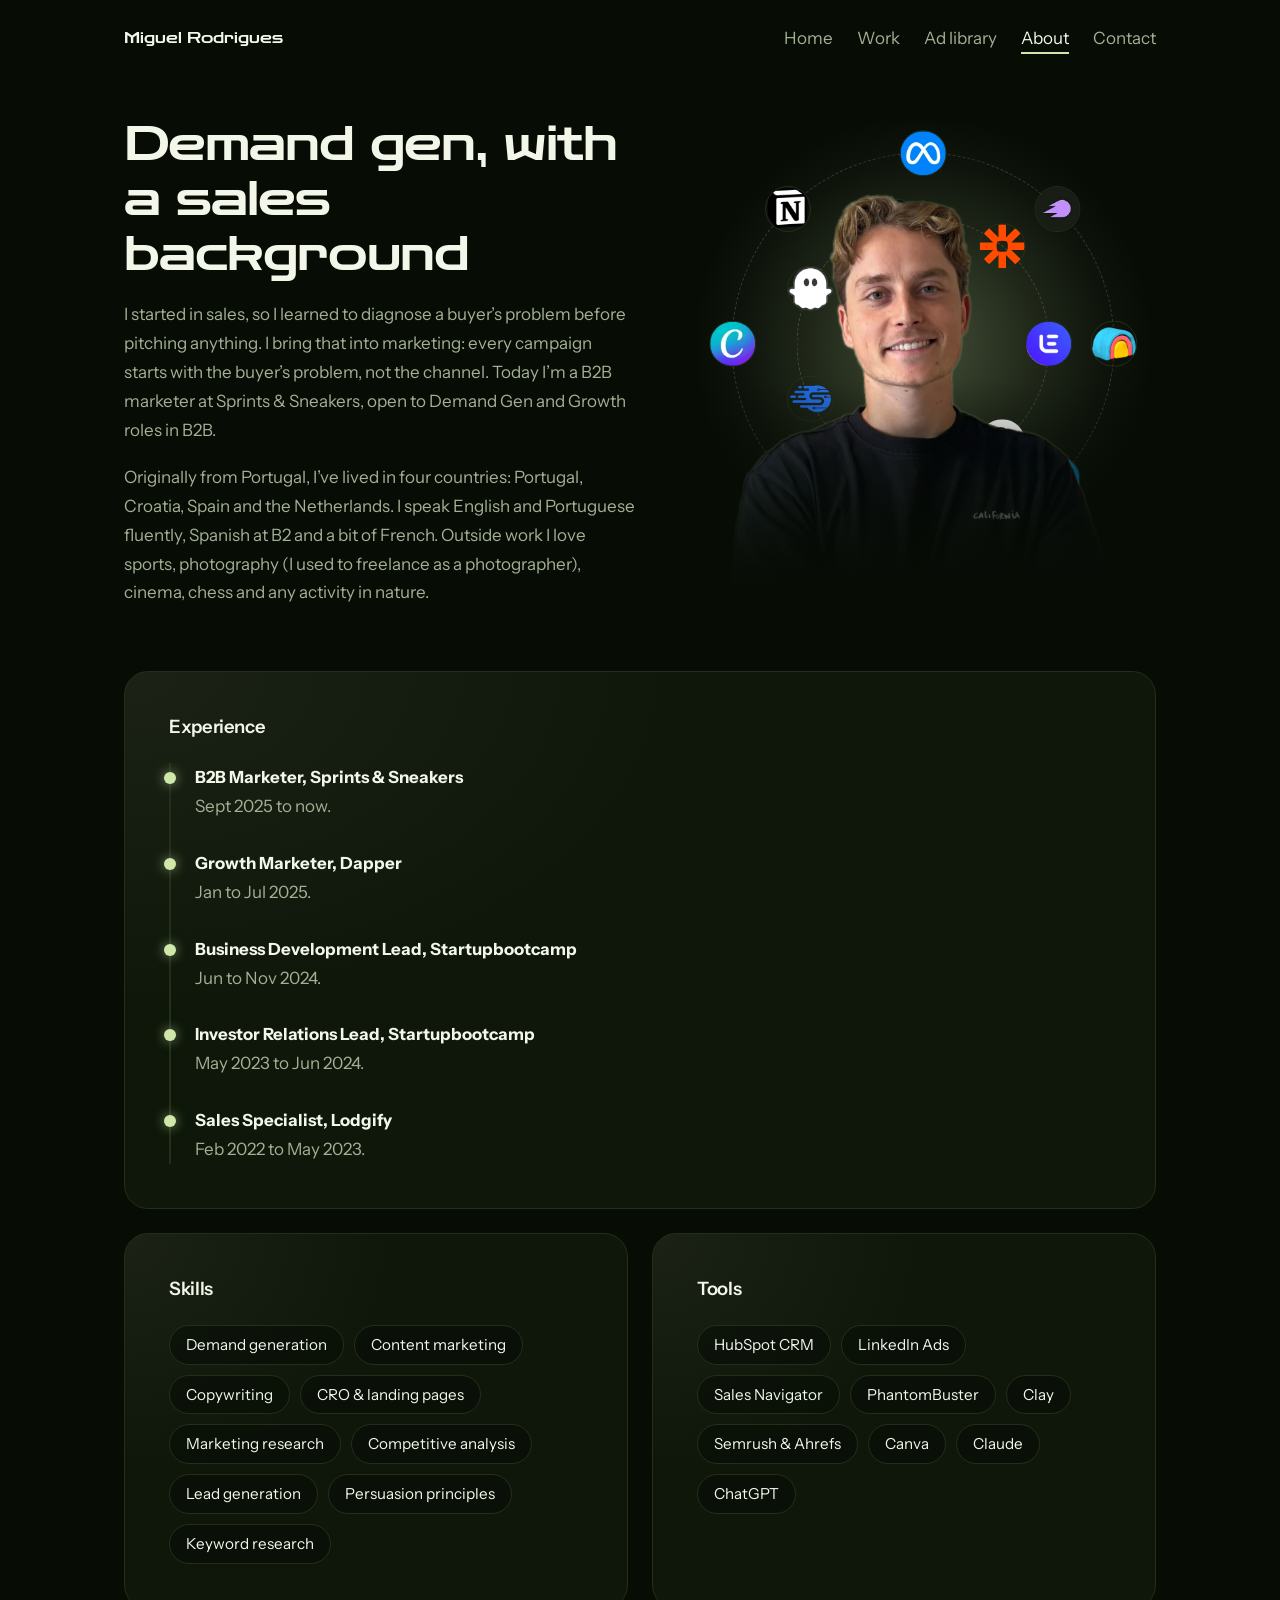
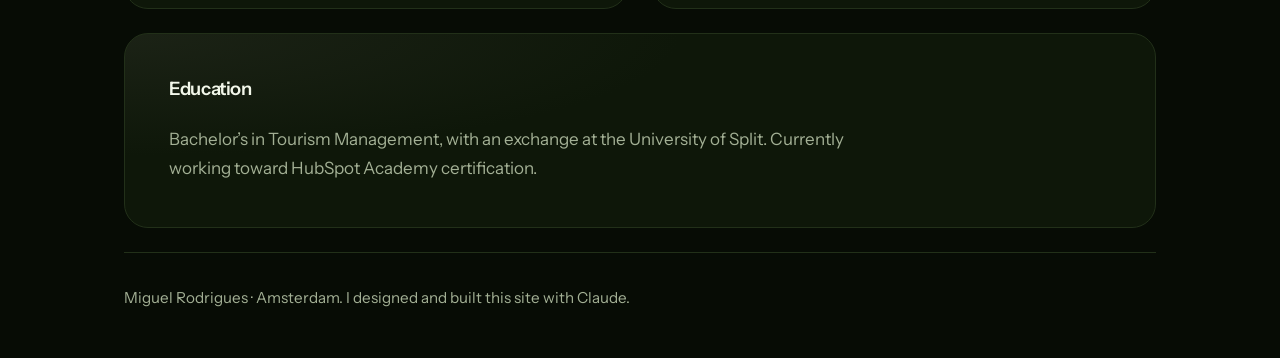
==== about.html @ 7d80bb40 "Baseline: portfolio site as it stands today First save point for Miguel's B2B demand gen portfolio. " ====
<!doctype html><html lang="en"><head><meta charset="utf-8"><meta name="viewport" content="width=device-width,initial-scale=1">
<title>About | Miguel Rodrigues</title><meta name="description" content="B2B demand generation marketer in Amsterdam. LinkedIn Ads, outbound, landing pages and content. Open to Demand Gen and Growth roles in B2B.">
<meta property="og:title" content="Miguel Rodrigues | B2B Demand Generation Marketer"><meta property="og:description" content="B2B demand generation marketer in Amsterdam. LinkedIn Ads, outbound, landing pages and content. Open to Demand Gen and Growth roles in B2B."><meta property="og:type" content="website"><link rel="preconnect" href="https://fonts.googleapis.com"><link rel="preconnect" href="https://fonts.gstatic.com" crossorigin>
<link href="https://fonts.googleapis.com/css2?family=Zen+Dots&family=Instrument+Sans:wght@400;600&display=swap" rel="stylesheet">
<link rel="stylesheet" href="style.css"></head><body><div class="wrap">
<nav><a class="logo" href="index.html">Miguel Rodrigues</a><ul><li><a href="index.html">Home</a></li><li><a href="work.html">Work</a></li><li><a href="ads.html">Ad library</a></li><li><a href="about.html">About</a></li><li><a href="contact.html">Contact</a></li></ul></nav>
<header class="ahero"><div><h1>Demand gen, with a sales background</h1><p>I started in sales, so I learned to diagnose a buyer’s problem before pitching anything. I bring that into marketing: every campaign starts with the buyer’s problem, not the channel. Today I’m a B2B marketer at Sprints &amp; Sneakers, open to Demand Gen and Growth roles in B2B.</p><p>Originally from Portugal, I’ve lived in four countries: Portugal, Croatia, Spain and the Netherlands. I speak English and Portuguese fluently, Spanish at B2 and a bit of French. Outside work I love sports, photography (I used to freelance as a photographer), cinema, chess and any activity in nature.</p></div><figure class="me orbitstage" aria-label="Tools I use: Clay, LinkedIn, HubSpot, Claude, Canva, Notion, Meta, Semrush, Lemlist, ChatGPT, Sales Navigator, Salesflow, PhantomBuster, Riverside, Zapier"><div class="ring r2"><span style="--a:0deg"><i class="logo" title="Clay"><img src="logos/clay.webp" alt="Clay" width="48" height="48"></i></span><span style="--a:45deg"><i class="logo" title="LinkedIn"><img src="logos/linkedin.webp" alt="LinkedIn" width="48" height="48"></i></span><span style="--a:90deg"><i class="logo" title="HubSpot"><img src="logos/hubspot.webp" alt="HubSpot" width="48" height="48"></i></span><span style="--a:135deg"><i class="logo" title="Claude"><img src="logos/claude.webp" alt="Claude" width="48" height="48"></i></span><span style="--a:180deg"><i class="logo" title="Canva"><img src="logos/canva.webp" alt="Canva" width="48" height="48"></i></span><span style="--a:225deg"><i class="logo" title="Notion"><img src="logos/notion.webp" alt="Notion" width="48" height="48"></i></span><span style="--a:270deg"><i class="logo" title="Meta"><img src="logos/meta.webp" alt="Meta" width="48" height="48"></i></span><span style="--a:315deg"><i class="logo" title="Semrush"><img src="logos/semrush.webp" alt="Semrush" width="48" height="48"></i></span></div><div class="ring r1"><span style="--a:0deg"><i class="logo" title="Lemlist"><img src="logos/lemlist.webp" alt="Lemlist" width="48" height="48"></i></span><span style="--a:51deg"><i class="logo" title="ChatGPT"><img src="logos/chatgpt.webp" alt="ChatGPT" width="48" height="48"></i></span><span style="--a:103deg"><i class="logo" title="Sales Navigator"><img src="logos/sales-navigator.webp" alt="Sales Navigator" width="48" height="48"></i></span><span style="--a:154deg"><i class="logo" title="Salesflow"><img src="logos/salesflow.webp" alt="Salesflow" width="48" height="48"></i></span><span style="--a:206deg"><i class="logo" title="PhantomBuster"><img src="logos/phantombuster.webp" alt="PhantomBuster" width="48" height="48"></i></span><span style="--a:257deg"><i class="logo" title="Riverside"><img src="logos/riverside.webp" alt="Riverside" width="48" height="48"></i></span><span style="--a:309deg"><i class="logo" title="Zapier"><img src="logos/zapier.svg" alt="Zapier" width="48" height="48"></i></span></div><img class="cut" src="me-cut.webp" alt="Portrait of Miguel Rodrigues" width="683" height="698"></figure></header>
<section class="panel"><h2>Experience</h2><ul class="tl">
<li><b>B2B Marketer, Sprints &amp; Sneakers</b><br>Sept 2025 to now.</li>
<li><b>Growth Marketer, Dapper</b><br>Jan to Jul 2025.</li>
<li><b>Business Development Lead, Startupbootcamp</b><br>Jun to Nov 2024.</li>
<li><b>Investor Relations Lead, Startupbootcamp</b><br>May 2023 to Jun 2024.</li>
<li><b>Sales Specialist, Lodgify</b><br>Feb 2022 to May 2023.</li></ul></section>
<div class="duo"><section class="panel"><h2>Skills</h2><ul class="tags"><li>Demand generation</li><li>Content marketing</li><li>Copywriting</li><li>CRO &amp; landing pages</li><li>Marketing research</li><li>Competitive analysis</li><li>Lead generation</li><li>Persuasion principles</li><li>Keyword research</li></ul></section><section class="panel"><h2>Tools</h2><ul class="tags"><li>HubSpot CRM</li><li>LinkedIn Ads</li><li>Sales Navigator</li><li>PhantomBuster</li><li>Clay</li><li>Semrush &amp; Ahrefs</li><li>Canva</li><li>Claude</li><li>ChatGPT</li></ul></section></div>
<section class="panel"><h2>Education</h2><p>Bachelor’s in Tourism Management, with an exchange at the University of Split. Currently working toward HubSpot Academy certification.</p></section>
<footer>Miguel Rodrigues · Amsterdam. I designed and built this site with Claude.</footer></div><script src="script.js"></script></body></html>
---- style.css ----
:root{--bg:#070C05;--panel:#0E1709;--ink:#F2F7EA;--mute:#A3B095;--line:#223019;--acc:#CFE8A9;--deep:#3F5A2A;--ease:cubic-bezier(.2,.8,.2,1)}
*{box-sizing:border-box;margin:0}
html{scroll-behavior:smooth}
body{background:var(--bg);color:var(--ink);font:17px/1.7 "Instrument Sans",system-ui,sans-serif;-webkit-font-smoothing:antialiased}
h1,h2,h3{font-family:"Instrument Sans",system-ui,sans-serif;font-weight:600;letter-spacing:-.02em;line-height:1.15}
h1{font-size:clamp(1.7rem,4.6vw,3.1rem)}
h2{font-size:clamp(1.3rem,3vw,1.9rem);margin-bottom:1.5rem}
h3{font-size:1.05rem}
p{max-width:62ch;color:var(--mute)}
a{color:inherit}
.wrap{max-width:1080px;margin:0 auto;padding:0 24px}
section{padding:72px 0}
nav{display:flex;justify-content:space-between;align-items:center;flex-wrap:wrap;gap:12px;padding:24px 0}
.logo{text-decoration:none;font-size:.95rem}
nav ul{display:flex;gap:24px;list-style:none;padding:0;flex-wrap:wrap}
nav a:not(.logo){text-decoration:none;color:var(--mute);padding:4px 0;border-bottom:2px solid transparent;transition:color .2s}
nav a:not(.logo):hover,nav a[aria-current]{color:var(--ink);border-color:var(--acc)}
a:focus-visible,button:focus-visible{outline:3px solid var(--acc);outline-offset:3px;border-radius:4px}
:root{--img:url(banner.jpg)}
.banner{min-height:420px;border-radius:24px;background:linear-gradient(to left,rgba(3,8,3,.9) 0,rgba(3,8,3,.55) 40%,rgba(3,8,3,0) 65%),var(--img) left center/auto 100% no-repeat,#030c00;display:flex;flex-direction:column;justify-content:flex-end;align-items:flex-end;text-align:right;padding:48px;margin-top:8px;animation:rise 1.1s var(--ease) both}
.banner h1{font-size:clamp(1.3rem,2.7vw,2.2rem)}
.banner p{margin-top:16px;color:#D5E2C6}
@keyframes rise{from{opacity:0;transform:translateY(16px)}to{opacity:1;transform:none}}
.actions{margin:32px 0 0}
.btn{display:inline-block;background:var(--acc);color:#0A1206;text-decoration:none;padding:14px 26px;border-radius:999px;font-weight:600;box-shadow:0 10px 28px -12px rgba(207,232,169,.55);transition:transform .25s var(--ease),box-shadow .25s var(--ease)}
.btn:hover{transform:translateY(-3px);box-shadow:0 16px 30px -12px rgba(207,232,169,.7)}
.btn:active{transform:translateY(0)}
.btn.ghost{background:transparent;color:var(--ink);box-shadow:inset 0 0 0 1.5px var(--acc);margin-left:12px}
.funnel{display:grid;gap:10px;max-width:560px;margin-top:56px}
.funnel div{height:54px;background:linear-gradient(90deg,var(--acc),#8FB36A);border-radius:10px;color:#0A1206;font-weight:600;display:flex;align-items:center;padding-left:18px;transform-origin:left;animation:grow 1s var(--ease) both .4s}
.funnel div:nth-child(1){width:100%}.funnel div:nth-child(2){width:78%;animation-delay:.65s}
.funnel div:nth-child(3){width:54%;animation-delay:.9s}.funnel div:nth-child(4){width:32%;animation-delay:1.15s;background:#fff}
@keyframes grow{from{transform:scaleX(0)}to{transform:scaleX(1)}}
.rows>div{display:grid;grid-template-columns:1fr 2fr;gap:24px;padding:28px 0;border-top:1px solid var(--line)}
.rows>div:last-child{border-bottom:1px solid var(--line)}
.dark{background:radial-gradient(120% 140% at 0% 100%,#4C6B33 0,var(--panel) 55%);border:1px solid var(--line);border-radius:24px;padding:56px;margin:24px 0 72px}
.dark p{color:#C3D1B4;margin-bottom:28px}
.case{padding:40px 0;border-top:1px solid var(--line);display:grid;grid-template-columns:1fr 2fr;gap:24px}
.case ul{padding-left:20px;color:var(--mute)}
.bars{margin-top:20px;display:grid;gap:10px;max-width:520px}
.bars span{display:block;font-size:.9rem;color:var(--mute)}
.bars i{display:block;height:34px;border-radius:8px;background:var(--deep);transform-origin:left;transform:scaleX(0);transition:transform 1.1s var(--ease)}
.bars i.after{background:var(--acc)}
.bars.in i{transform:scaleX(1)}
.bars .b1{width:18%}.bars .b2{width:100%}
.tl{list-style:none;padding:0;border-left:2px solid var(--line);color:var(--mute)}
.tl li{padding:0 0 28px 24px;position:relative}
.tl li:before{content:"";position:absolute;left:-7px;top:9px;width:12px;height:12px;border-radius:50%;background:var(--acc)}
.tl b{color:var(--ink);font-size:1.05rem}
.tags{display:flex;flex-wrap:wrap;gap:10px;list-style:none;padding:0}
.tags li{background:var(--panel);border:1px solid var(--line);padding:6px 16px;border-radius:999px;font-size:.95rem;transition:transform .2s var(--ease)}
.tags li:hover{transform:translateY(-2px)}
footer{border-top:1px solid var(--line);padding:32px 0 48px;color:var(--mute);font-size:.95rem}
@media(max-width:760px){.rows>div,.case{grid-template-columns:1fr}.dark{padding:32px}.banner{min-height:390px;padding:24px;background:linear-gradient(to bottom,rgba(3,8,3,0) 55%,#030c00 100%) left top/100% 250px no-repeat,var(--img) left top/auto 250px no-repeat,#030c00}.banner h1{font-size:1.25rem}.btn.ghost{margin:12px 0 0}}
@media(prefers-reduced-motion:reduce){*{animation:none!important;transition:none!important}.bars i{transform:none}}
.stats{display:flex;gap:32px;flex-wrap:wrap;margin:20px 0}
.stats b{display:block;font:400 1.35rem Michroma,sans-serif;color:var(--acc)}
.stats span{font-size:.85rem;color:var(--mute)}
.case small{display:block;color:var(--mute);margin-top:6px;font-size:.9rem}
.case h4{color:var(--ink);font-weight:600;margin:20px 0 6px}
.case a.lnk{color:var(--acc)}

.chips{display:flex;flex-wrap:wrap;gap:10px;margin:28px 0}
.chips button{font:inherit;font-size:.95rem;background:var(--panel);color:var(--mute);border:1px solid var(--line);border-radius:999px;padding:6px 16px;cursor:pointer;transition:background .2s,color .2s}
.chips button:hover{color:var(--ink)}
.chips button[aria-pressed=true]{background:var(--acc);color:#0A1206;border-color:var(--acc)}
.grid{display:grid;grid-template-columns:repeat(3,1fr);gap:16px}
@media(max-width:760px){.grid{grid-template-columns:repeat(2,1fr)}}
.grid button{padding:0;border:1px solid var(--line);border-radius:14px;overflow:hidden;background:var(--panel);cursor:zoom-in;transition:transform .25s var(--ease),border-color .25s}
.grid button:hover{transform:translateY(-4px);border-color:var(--acc)}
.grid img{display:block;width:100%;height:auto}
#lb{position:fixed;inset:0;background:rgba(3,6,2,.93);display:flex;align-items:center;justify-content:center;padding:24px;z-index:50;cursor:zoom-out}
#lb[hidden]{display:none}
#lb img{max-width:min(92vw,880px);max-height:88vh;height:auto;width:auto;border-radius:12px}

.banner{position:relative;overflow:hidden}
.banner:before{content:"";position:absolute;inset:0 0 auto 0;height:2px;background:#F2F7EA}
.logo,.banner h1{font-family:"Zen Dots",Michroma,"Instrument Sans",sans-serif;font-weight:400}

.fintro{margin:-8px 0 28px}
.ftabs{display:inline-flex;gap:6px;padding:6px;margin-bottom:40px;background:var(--panel);border:1px solid var(--line);border-radius:999px}
.ftabs button{font:600 .95rem "Instrument Sans",system-ui,sans-serif;background:transparent;color:var(--mute);border:0;border-radius:999px;padding:10px 22px;cursor:pointer;transition:background .25s var(--ease),color .25s var(--ease)}
.ftabs button:hover{color:var(--ink)}
.ftabs button[aria-pressed=true]{background:var(--acc);color:#0A1206;box-shadow:0 10px 26px -14px rgba(207,232,169,.7)}
.flow{--g:14px;max-width:720px;margin:0 auto}
.flow[hidden]{display:none}
.frow{position:relative;display:grid;gap:var(--g)}
.frow.n1{grid-template-columns:minmax(0,340px);justify-content:center}
.frow.n2{grid-template-columns:repeat(2,minmax(0,1fr))}
.frow.n3{grid-template-columns:repeat(3,minmax(0,1fr))}
.frow.n4{grid-template-columns:repeat(4,minmax(0,1fr))}
.frow+.frow{margin-top:36px}
.frow+.frow::before{content:"";position:absolute;left:50%;top:-36px;width:1px;height:36px;background:var(--line)}
.frow+.frow.n2::before,.frow+.frow.n3::before,.frow+.frow.n4::before{height:18px}
.frow.n2::after,.frow.n3::after,.frow.n4::after{content:"";position:absolute;top:-18px;height:1px;background:var(--line)}
.frow.n2::after{left:calc((100% - var(--g))/4);right:calc((100% - var(--g))/4)}
.frow.n3::after{left:calc((100% - 2*var(--g))/6);right:calc((100% - 2*var(--g))/6)}
.frow.n4::after{left:calc((100% - 3*var(--g))/8);right:calc((100% - 3*var(--g))/8)}
.frow.n2 .fnode::before,.frow.n3 .fnode::before,.frow.n4 .fnode::before{content:"";position:absolute;left:50%;top:-18px;width:1px;height:18px;background:var(--line)}
.fnode{position:relative;width:100%;font:600 .92rem/1.35 "Instrument Sans",system-ui,sans-serif;color:var(--acc);background:rgba(207,232,169,.10);border:1px solid rgba(207,232,169,.45);border-radius:12px;padding:15px 12px;text-align:center;cursor:help;transition:background .25s var(--ease),border-color .25s var(--ease),transform .25s var(--ease),box-shadow .25s var(--ease)}
.fnode:hover,.fnode.is-open{background:rgba(207,232,169,.18);border-color:var(--acc);transform:translateY(-2px);box-shadow:0 14px 30px -18px rgba(207,232,169,.65)}
.fnode:hover,.fnode:focus-within,.fnode.is-open{z-index:6}
.ft{position:absolute;left:50%;top:calc(100% + 12px);transform:translateX(-50%) translateY(-5px);width:max-content;max-width:min(260px,70vw);padding:11px 14px;border-radius:10px;background:#131F0C;border:1px solid rgba(207,232,169,.35);color:#D5E2C6;font:400 .82rem/1.45 "Instrument Sans",system-ui,sans-serif;text-align:left;box-shadow:0 20px 44px -22px rgba(0,0,0,.95);opacity:0;visibility:hidden;pointer-events:none;transition:opacity .2s var(--ease),transform .2s var(--ease)}
.fnode:hover .ft,.fnode:focus-visible .ft,.fnode.is-open .ft{opacity:1;visibility:visible;transform:translateX(-50%) translateY(0)}
.flow .frow{opacity:0;transform:translateY(10px);transition:opacity .55s var(--ease),transform .55s var(--ease)}
.flow.in .frow{opacity:1;transform:none}
.flow.in .frow:nth-child(2){transition-delay:.05s}.flow.in .frow:nth-child(3){transition-delay:.1s}.flow.in .frow:nth-child(4){transition-delay:.15s}
.flow.in .frow:nth-child(5){transition-delay:.2s}.flow.in .frow:nth-child(6){transition-delay:.25s}.flow.in .frow:nth-child(7){transition-delay:.3s}
.flow.in .frow:nth-child(8){transition-delay:.35s}.flow.in .frow:nth-child(9){transition-delay:.4s}
@media(max-width:640px){
.flow{--g:10px}
.ftabs{display:flex;width:100%}.ftabs button{flex:1;padding:10px 12px;font-size:.85rem}
.frow.n3,.frow.n4{grid-template-columns:repeat(2,minmax(0,1fr))}
.frow.n3::after,.frow.n4::after{display:none}
.frow.n3 .fnode::before,.frow.n4 .fnode::before{display:none}
.frow+.frow.n3::before,.frow+.frow.n4::before{height:36px}
.frow{align-items:start}
.fnode{font-size:.82rem;padding:12px 10px}
.ft{position:static;width:auto;max-width:none;transform:none;opacity:1;visibility:visible;display:none;margin-top:8px;padding:0;background:none;border:0;box-shadow:none;color:var(--mute);font-size:.76rem;text-align:center}
.fnode.is-open .ft{display:block}
.fnode:hover .ft,.fnode:focus-visible .ft,.fnode.is-open .ft{transform:none}
}
@media(prefers-reduced-motion:reduce){.flow .frow{opacity:1;transform:none}}

.proof{padding:56px 0 0}
.pg{display:grid;grid-template-columns:repeat(3,1fr);border:1px solid var(--line);border-radius:24px;background:radial-gradient(120% 160% at 0% 0%,rgba(207,232,169,.13) 0,var(--panel) 50%);position:relative;overflow:hidden}
.pg:before{content:"";position:absolute;inset:0 0 auto 0;height:1px;background:linear-gradient(90deg,#F2F7EA,rgba(242,247,234,0) 75%)}
.pg>div{padding:36px 28px;border-left:1px solid var(--line)}
.pg>div:first-child{border-left:0}
.pg b{display:block;font:400 clamp(1.8rem,3.6vw,3rem)/1.1 "Zen Dots",Michroma,sans-serif;color:var(--acc);text-shadow:0 0 28px rgba(207,232,169,.35);font-variant-numeric:tabular-nums;white-space:nowrap}
.pg span{display:block;margin-top:14px;color:var(--mute);font-size:.95rem;line-height:1.5}
@media(max-width:760px){.pg{grid-template-columns:1fr 1fr}.pg>div:nth-child(3){border-left:0}.pg>div:nth-child(n+3){border-top:1px solid var(--line)}.pg>div{padding:24px 20px}}

.banner.sm{min-height:250px;margin-bottom:40px}
.case{position:relative;overflow:hidden;background:radial-gradient(120% 140% at 0% 0%,rgba(207,232,169,.10) 0,var(--panel) 45%);border:1px solid var(--line);border-radius:24px;padding:44px;margin-bottom:24px;opacity:0;transform:translateY(24px);transition:opacity .8s var(--ease),transform .8s var(--ease),border-color .3s}
.case.in{opacity:1;transform:none}
.case:hover{border-color:#3A4F2B}
.cn{display:block;font:400 .72rem/1 "Zen Dots",Michroma,sans-serif;letter-spacing:.2em;color:rgba(207,232,169,.5);margin-bottom:14px}
.case h3{font:600 clamp(1.45rem,2.4vw,1.95rem)/1.15 "Instrument Sans",sans-serif;color:var(--ink);margin:0;letter-spacing:-.01em}
.case small{display:inline-block;margin-top:14px;padding:4px 12px;border:1px solid var(--line);border-radius:999px;color:var(--acc);font-size:.8rem}
.case h4{font:600 .78rem "Instrument Sans",sans-serif;letter-spacing:.1em;text-transform:uppercase;color:var(--acc);margin:28px 0 10px}
.case ul{list-style:none;padding:0}
.case li{position:relative;padding-left:20px;margin-bottom:8px}
.case li:before{content:"";position:absolute;left:0;top:.7em;width:8px;height:8px;border-radius:2px;background:var(--acc)}
.case .stats{gap:0;margin:28px 0 8px;border:1px solid var(--line);border-radius:16px;overflow:hidden}
.case .stats>div{flex:1 1 160px;padding:18px 20px;border-left:1px solid var(--line)}
.case .stats>div:first-child{border-left:0}
.case .stats b{font:400 1.8rem/1.1 "Zen Dots",Michroma,sans-serif;color:var(--acc);text-shadow:0 0 22px rgba(207,232,169,.3)}
.case .stats span{display:block;margin-top:8px;line-height:1.45}
.case a.lnk{display:inline-flex;gap:8px;text-decoration:none;border-bottom:1px solid currentColor;padding-bottom:2px;margin:4px 0}
.case a.lnk:after{content:"→";transition:transform .2s var(--ease)}
.case a.lnk:hover:after{transform:translateX(4px)}
@media(max-width:760px){.case{padding:28px 22px}}
@media(prefers-reduced-motion:reduce){.case{opacity:1;transform:none}}

.phead{padding:48px 0 40px;text-shadow:0 2px 18px rgba(0,0,0,.6)}
.phead h1{font:400 clamp(2rem,5vw,3.4rem)/1.1 "Zen Dots",Michroma,sans-serif}
.phead p{margin-top:14px;color:#D5E2C6}


.ahero{display:grid;grid-template-columns:1.25fr 1fr;gap:56px;align-items:center;padding:40px 0 64px}
.ahero h1{font:400 clamp(1.8rem,4vw,3rem)/1.15 "Zen Dots",Michroma,sans-serif}
.ahero p{margin-top:18px}
.me{position:relative;margin:0}
.me:before{content:"";position:absolute;inset:8% -6% -6% 8%;border-radius:28px;background:radial-gradient(70% 70% at 30% 30%,rgba(207,232,169,.35),rgba(207,232,169,0) 70%);filter:blur(24px);z-index:-1}
.me img{display:block;width:100%;height:auto;border-radius:24px;border:1px solid var(--line);box-shadow:0 30px 60px -30px rgba(0,0,0,.9)}
.panel{position:relative;overflow:hidden;background:radial-gradient(120% 140% at 0% 0%,rgba(207,232,169,.10) 0,var(--panel) 45%);border:1px solid var(--line);border-radius:24px;padding:44px;margin-bottom:24px;opacity:0;transform:translateY(24px);transition:opacity .8s var(--ease),transform .8s var(--ease)}
.panel.in{opacity:1;transform:none}
.panel h2{font-size:1.15rem;margin-bottom:1.6rem}
.panel .tl li:before{box-shadow:0 0 12px rgba(207,232,169,.6)}
.panel .tl li:last-child{padding-bottom:0}
.panel .tags li{background:rgba(7,12,5,.6)}
.panel .tags li:hover{border-color:var(--acc)}
.duo{display:grid;grid-template-columns:1fr 1fr;gap:24px}
.duo .panel{margin-bottom:24px}
@media(max-width:760px){.ahero,.duo{grid-template-columns:1fr}.ahero{gap:32px}.me{max-width:360px}.panel{padding:28px 22px}.duo{gap:0}}
@media(prefers-reduced-motion:reduce){.panel{opacity:1;transform:none}}

.open{display:inline-flex!important;align-items:center;gap:8px;padding:6px 14px;border:1px solid rgba(207,232,169,.35);border-radius:999px;color:var(--acc)!important;font-size:.9rem;background:rgba(7,12,5,.55)}
.open:before{content:"";width:8px;height:8px;border-radius:50%;background:#8BFF6E;box-shadow:0 0 10px #8BFF6E}
h2{font-size:clamp(1.5rem,3.2vw,2.2rem)}
.cgrid{display:grid;grid-template-columns:1fr 1fr;gap:28px 40px}
.cgrid h4{font:600 .78rem "Instrument Sans",sans-serif;letter-spacing:.1em;text-transform:uppercase;color:var(--acc);margin-bottom:6px}
.cgrid a{color:var(--ink);text-decoration:none;border-bottom:1px solid var(--line);transition:border-color .2s}
.cgrid a:hover{border-color:var(--acc)}
.cgrid p{color:var(--ink)}
@media(max-width:760px){.cgrid{grid-template-columns:1fr}}

.ahero{grid-template-columns:1.1fr 1fr}
.orbitstage{position:relative;aspect-ratio:1;container-type:inline-size;width:100%;max-width:520px;justify-self:center}
.orbitstage:before{content:"";position:absolute;left:50%;top:46%;width:100%;aspect-ratio:1;transform:translate(-50%,-50%);border-radius:50%;background:radial-gradient(circle,rgba(207,232,169,.30) 0,rgba(207,232,169,.12) 35%,rgba(207,232,169,.04) 55%,rgba(207,232,169,0) 70%);filter:none;z-index:0;pointer-events:none}
.orbitstage img.cut{position:absolute;left:50%;bottom:0;height:86%;width:auto;transform:translateX(-50%);z-index:2;border:0;border-radius:0;box-shadow:none;filter:drop-shadow(0 0 1px rgba(207,232,169,.55))}
.orbitstage:after{content:"";position:absolute;left:0;right:0;bottom:-3px;height:calc(46% + 3px);z-index:3;pointer-events:none;background:linear-gradient(to bottom,rgba(7,12,5,0) 0,rgba(7,12,5,.42) 36%,rgba(7,12,5,.8) 66%,rgba(7,12,5,.96) 86%,var(--bg) 100%)}
.ring{position:absolute;inset:0;z-index:1;transform-origin:50% 46%;animation:spin 60s linear infinite}
.ring.r1{--r:27cqw;animation-duration:45s;animation-direction:reverse}
.ring.r2{--r:41cqw}
.ring:before{content:"";position:absolute;left:50%;top:46%;width:calc(var(--r)*2);aspect-ratio:1;transform:translate(-50%,-50%);border-radius:50%;border:1px dashed rgba(207,232,169,.2)}
.ring span{position:absolute;left:50%;top:46%;transform:translate(-50%,-50%) rotate(var(--a)) translateX(var(--r)) rotate(calc(-1*var(--a)))}
.ring i{display:block;font-style:normal;font-weight:600;font-size:clamp(.6rem,2.5cqw,.82rem);white-space:nowrap;padding:.45em 1em;border-radius:999px;color:var(--ink);background:rgba(14,23,9,.88);border:1px solid rgba(207,232,169,.28);box-shadow:0 6px 18px -8px rgba(0,0,0,.9);animation:spin 60s linear infinite reverse}
.ring.r1 i{animation-duration:45s;animation-direction:normal}
.ring i img{display:block;height:1.6em;width:auto}
@keyframes spin{to{transform:rotate(360deg)}}
@media(max-width:760px){.orbitstage{max-width:340px}}

.ring i.logo{padding:0;width:clamp(15px,10cqw,48px);aspect-ratio:1;border-radius:24%;overflow:hidden;background:none;border:0;box-shadow:none}
.ring i.logo img{width:100%;height:100%;object-fit:cover;display:block}
.ring i.logo img{object-fit:contain}

.ring{pointer-events:none}
.ahero{overflow-x:clip}
.clogos{display:flex;flex-direction:column;align-items:flex-start;gap:14px;margin-top:22px;padding-top:20px;border-top:1px solid var(--line)}
.clogos img{height:24px;width:auto;opacity:.55;transition:opacity .3s var(--ease)}
.clogos img.sq{height:27px}
.case:hover .clogos img{opacity:.9}
.clogos span{display:none}

.marq{padding:0 0 30px}
.marqlab{margin:0 0 18px;font-size:.76rem;letter-spacing:.16em;text-transform:uppercase;color:var(--mute)}
.marqview{overflow:hidden;-webkit-mask-image:linear-gradient(90deg,transparent 0,#000 7%,#000 93%,transparent 100%);mask-image:linear-gradient(90deg,transparent 0,#000 7%,#000 93%,transparent 100%)}
.marqtrack{display:flex;width:max-content;animation:marq 38s linear infinite}
.marqview:hover .marqtrack{animation-play-state:paused}
.marqset{display:flex;align-items:center}
.marqset img{height:28px;width:auto;margin-right:clamp(44px,6vw,86px);filter:grayscale(1);opacity:.42;transition:opacity .3s var(--ease)}
.marqset img.sq{height:32px}
.marqset img:hover{opacity:.8}
@keyframes marq{to{transform:translateX(-50%)}}
@media(prefers-reduced-motion:reduce){.marqtrack{animation:none}}

.case{overflow-anchor:none}
.more{margin-top:28px;border-top:1px solid var(--line)}
.more-btn{all:unset;box-sizing:border-box;width:100%;display:flex;justify-content:space-between;align-items:center;padding:16px 0;cursor:pointer;font:600 .78rem "Instrument Sans",sans-serif;letter-spacing:.1em;text-transform:uppercase;color:var(--acc)}
.more-btn i{font-style:normal;display:grid;place-items:center;width:28px;height:28px;border-radius:50%;border:1px solid rgba(207,232,169,.35);font-size:1.05rem;line-height:1;transition:transform .35s var(--ease),background .2s}
.more-btn:hover i{background:rgba(207,232,169,.12)}
.more.is-open .more-btn i{transform:rotate(45deg)}
.more-btn:focus-visible{outline:3px solid var(--acc);outline-offset:4px;border-radius:6px}
.more-body{display:grid;grid-template-rows:0fr;transition:grid-template-rows .55s var(--ease)}
.more-body>div{overflow:hidden;min-height:0}
.more.is-open .more-body{grid-template-rows:1fr}
.more.instant .more-body{transition:none}
.more-body>div>:first-child{margin-top:4px}

html,body{overflow-x:clip}
.hero2{position:relative;display:grid;grid-template-columns:minmax(0,1.05fr) minmax(0,1fr);align-items:center;gap:clamp(12px,3vw,40px);min-height:clamp(330px,56vw,620px);padding:clamp(20px,3vw,40px) 0 clamp(28px,4vw,56px);isolation:isolate}
.hero2:before{content:"";position:absolute;z-index:-2;top:-110px;left:calc(50% - 50vw);width:min(62vw,820px);height:min(520px,95vw);transform:scaleY(-1);background:var(--img) left bottom/auto 100% no-repeat;opacity:.7;-webkit-mask-image:radial-gradient(110% 100% at 0% 100%,#000 20%,transparent 70%);mask-image:radial-gradient(110% 100% at 0% 100%,#000 20%,transparent 70%);pointer-events:none}
.hero2:after{display:none}
.hero2:after{content:"";position:absolute;z-index:-1;top:0;bottom:0;left:50%;width:100vw;transform:translateX(-50%);background:linear-gradient(to bottom,var(--bg) 0,rgba(7,12,5,0) 16%,rgba(7,12,5,0) 80%,var(--bg) 100%),linear-gradient(90deg,var(--bg) 0,rgba(7,12,5,.94) 36%,rgba(7,12,5,.4) 60%,rgba(7,12,5,0) 80%),radial-gradient(35% 45% at 0% 0%,rgba(207,232,169,.10),rgba(207,232,169,0) 70%)}
.hero2 h1{font:400 clamp(1.45rem,4.8vw,3.6rem)/1.1 "Zen Dots",Michroma,sans-serif;text-shadow:0 2px 24px rgba(0,0,0,.6)}
.hero2 .sub{font-size:clamp(.9rem,2.1vw,1.25rem);color:#D5E2C6;margin:clamp(10px,1.6vw,18px) 0 clamp(14px,2vw,24px)}
.hero2 .actions{margin-top:clamp(16px,2.4vw,28px)}
.hero2 .orbitstage{max-width:540px}
@media(max-width:860px){
.hero2{grid-template-columns:minmax(0,1.3fr) minmax(0,1fr)}
.hero2 .open{font-size:.78rem;padding:5px 11px;gap:6px}
.hero2 .btn{padding:11px 18px;font-size:.88rem}
.hero2 .btn.ghost{margin:10px 0 0}
.hero2 .actions{display:flex;flex-direction:column;align-items:flex-start}
}
@media(max-width:560px){.hero2{grid-template-columns:minmax(0,1.45fr) minmax(0,1fr)}.hero2 .btn{padding:10px 15px;font-size:.8rem}}
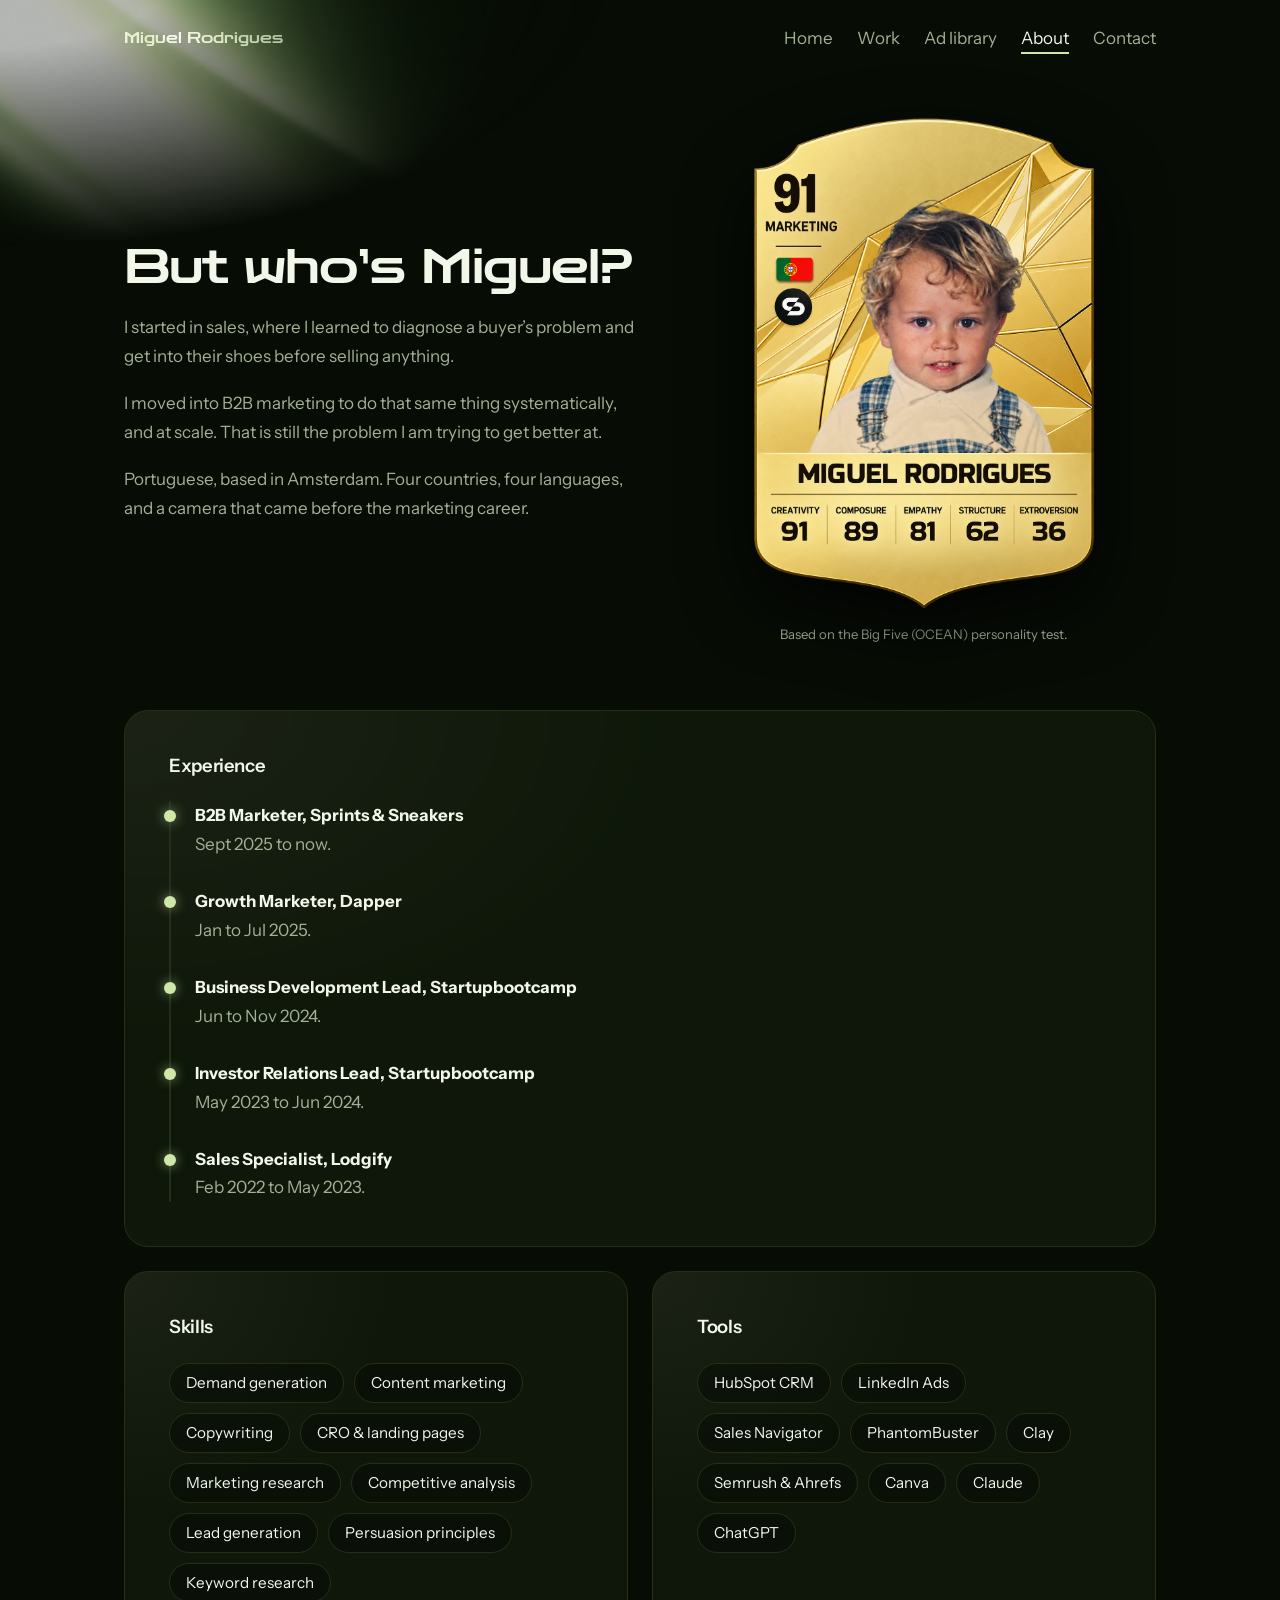
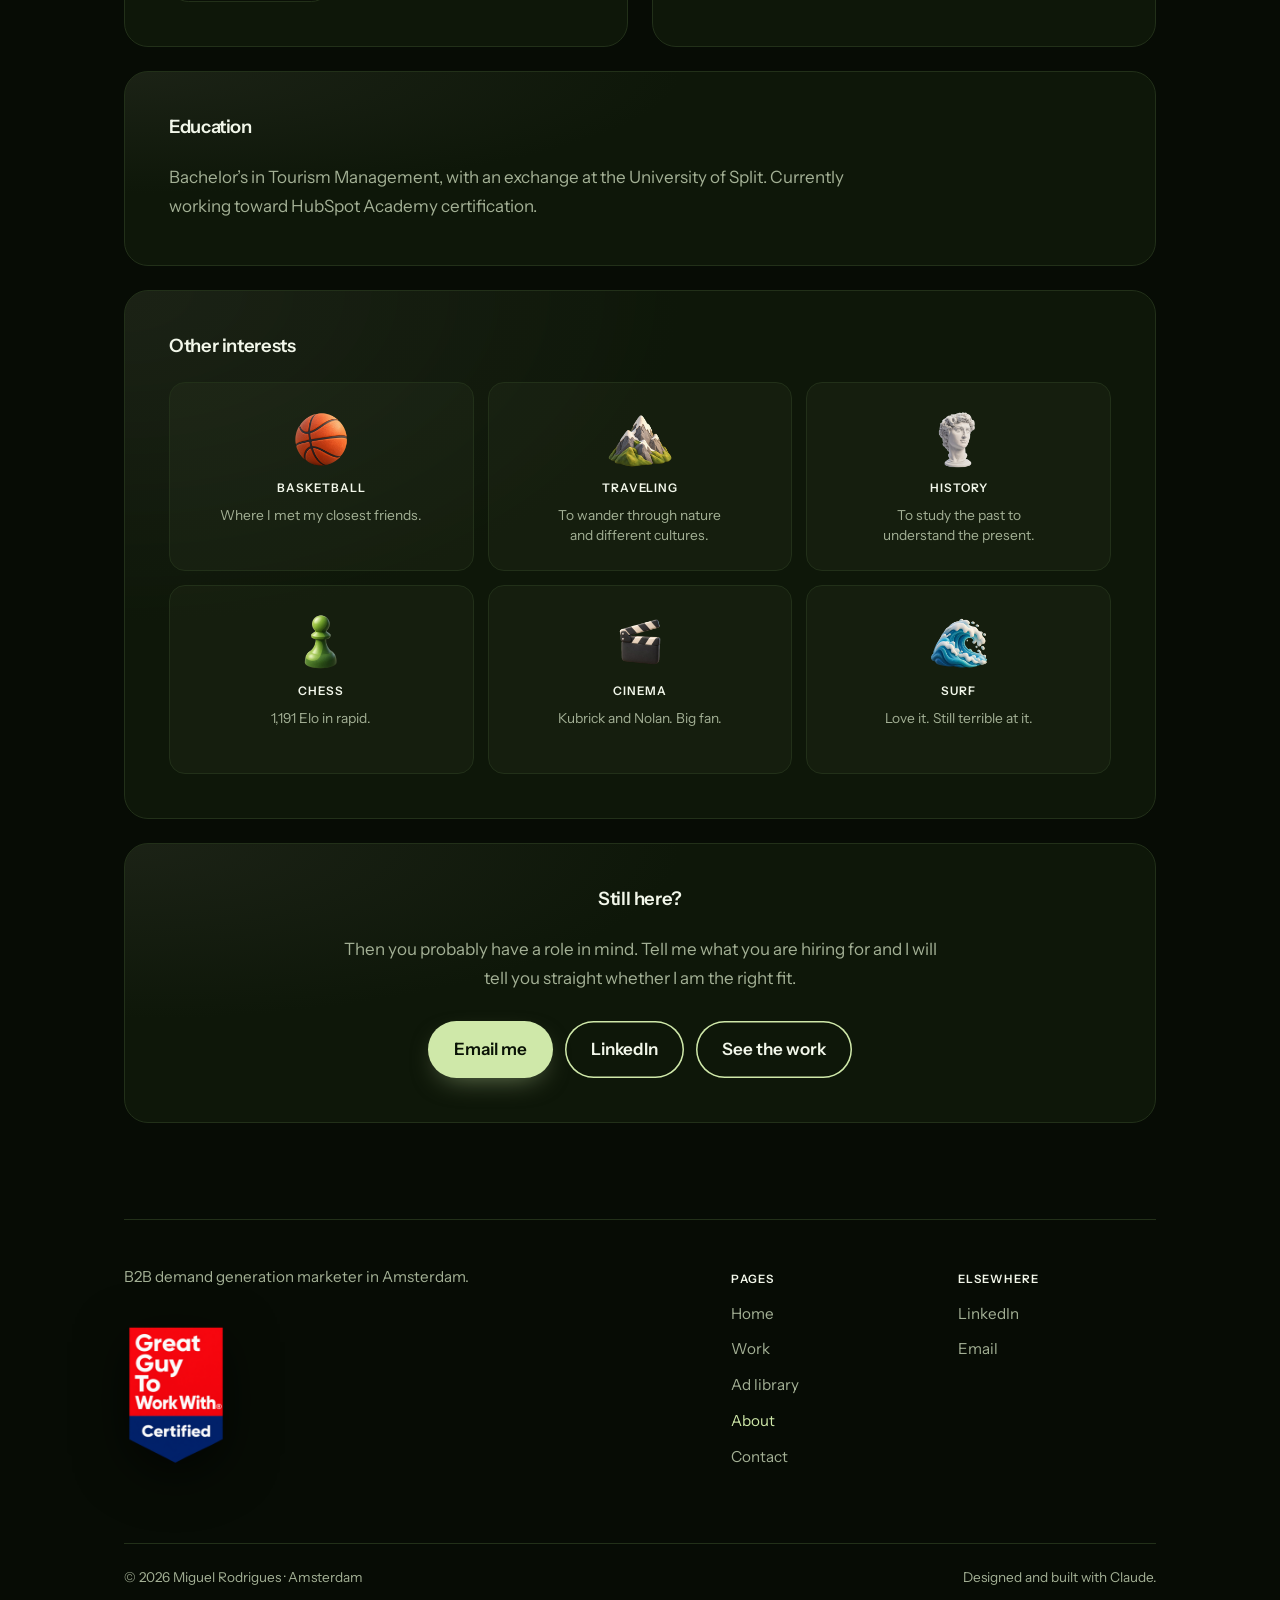
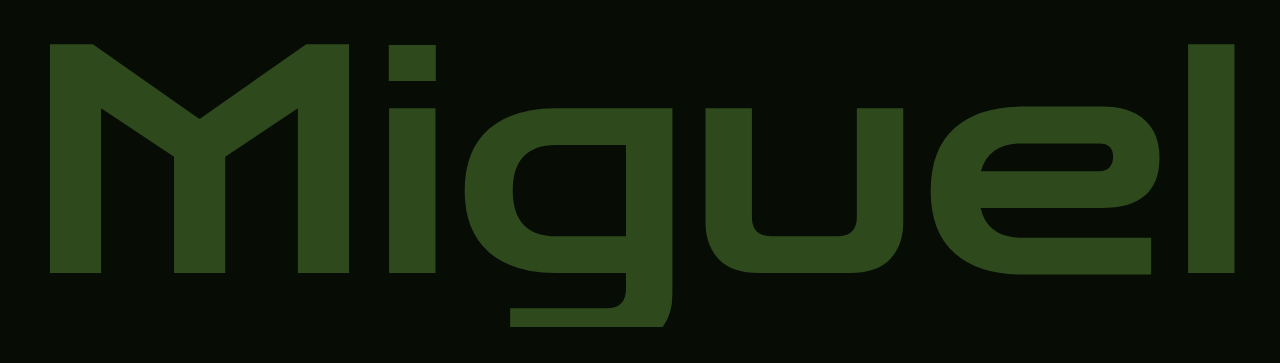
==== commit 90734b67: "Finish the About page and give every page a real footer About now ends with something instead of tra" ====
--- a/about.html
+++ b/about.html
@@ -4,7 +4,11 @@
 <link href="https://fonts.googleapis.com/css2?family=Zen+Dots&family=Instrument+Sans:wght@400;600&display=swap" rel="stylesheet">
 <link rel="stylesheet" href="style.css"></head><body><div class="wrap">
 <nav><a class="logo" href="index.html">Miguel Rodrigues</a><ul><li><a href="index.html">Home</a></li><li><a href="work.html">Work</a></li><li><a href="ads.html">Ad library</a></li><li><a href="about.html">About</a></li><li><a href="contact.html">Contact</a></li></ul></nav>
-<header class="ahero"><div><h1>Demand gen, with a sales background</h1><p>I started in sales, so I learned to diagnose a buyer’s problem before pitching anything. I bring that into marketing: every campaign starts with the buyer’s problem, not the channel. Today I’m a B2B marketer at Sprints &amp; Sneakers, open to Demand Gen and Growth roles in B2B.</p><p>Originally from Portugal, I’ve lived in four countries: Portugal, Croatia, Spain and the Netherlands. I speak English and Portuguese fluently, Spanish at B2 and a bit of French. Outside work I love sports, photography (I used to freelance as a photographer), cinema, chess and any activity in nature.</p></div><figure class="me orbitstage" aria-label="Tools I use: Clay, LinkedIn, HubSpot, Claude, Canva, Notion, Meta, Semrush, Lemlist, ChatGPT, Sales Navigator, Salesflow, PhantomBuster, Riverside, Zapier"><div class="ring r2"><span style="--a:0deg"><i class="logo" title="Clay"><img src="logos/clay.webp" alt="Clay" width="48" height="48"></i></span><span style="--a:45deg"><i class="logo" title="LinkedIn"><img src="logos/linkedin.webp" alt="LinkedIn" width="48" height="48"></i></span><span style="--a:90deg"><i class="logo" title="HubSpot"><img src="logos/hubspot.webp" alt="HubSpot" width="48" height="48"></i></span><span style="--a:135deg"><i class="logo" title="Claude"><img src="logos/claude.webp" alt="Claude" width="48" height="48"></i></span><span style="--a:180deg"><i class="logo" title="Canva"><img src="logos/canva.webp" alt="Canva" width="48" height="48"></i></span><span style="--a:225deg"><i class="logo" title="Notion"><img src="logos/notion.webp" alt="Notion" width="48" height="48"></i></span><span style="--a:270deg"><i class="logo" title="Meta"><img src="logos/meta.webp" alt="Meta" width="48" height="48"></i></span><span style="--a:315deg"><i class="logo" title="Semrush"><img src="logos/semrush.webp" alt="Semrush" width="48" height="48"></i></span></div><div class="ring r1"><span style="--a:0deg"><i class="logo" title="Lemlist"><img src="logos/lemlist.webp" alt="Lemlist" width="48" height="48"></i></span><span style="--a:51deg"><i class="logo" title="ChatGPT"><img src="logos/chatgpt.webp" alt="ChatGPT" width="48" height="48"></i></span><span style="--a:103deg"><i class="logo" title="Sales Navigator"><img src="logos/sales-navigator.webp" alt="Sales Navigator" width="48" height="48"></i></span><span style="--a:154deg"><i class="logo" title="Salesflow"><img src="logos/salesflow.webp" alt="Salesflow" width="48" height="48"></i></span><span style="--a:206deg"><i class="logo" title="PhantomBuster"><img src="logos/phantombuster.webp" alt="PhantomBuster" width="48" height="48"></i></span><span style="--a:257deg"><i class="logo" title="Riverside"><img src="logos/riverside.webp" alt="Riverside" width="48" height="48"></i></span><span style="--a:309deg"><i class="logo" title="Zapier"><img src="logos/zapier.svg" alt="Zapier" width="48" height="48"></i></span></div><img class="cut" src="me-cut.webp" alt="Portrait of Miguel Rodrigues" width="683" height="698"></figure></header>
+<header class="ahero glowhead"><div><h1>But who’s Miguel?</h1><p>I started in sales, where I learned to diagnose a buyer’s problem and get into their shoes before selling anything.</p><p>I moved into B2B marketing to do that same thing systematically, and at scale. That is still the problem I am trying to get better at.</p><p>Portuguese, based in Amsterdam. Four countries, four languages, and a camera that came before the marketing career.</p></div>
+<figure class="fut">
+<img class="futcard" src="player-card.png" alt="Player card for Miguel Rodrigues, rated 91 Marketing, Portugal, Sprints &amp; Sneakers. Creativity 91, composure 89, empathy 81, structure 62, extroversion 36. The photo is Miguel as a toddler." width="1068" height="1472">
+<figcaption>Based on the Big Five (OCEAN) personality test.</figcaption>
+</figure></header>
 <section class="panel"><h2>Experience</h2><ul class="tl">
 <li><b>B2B Marketer, Sprints &amp; Sneakers</b><br>Sept 2025 to now.</li>
 <li><b>Growth Marketer, Dapper</b><br>Jan to Jul 2025.</li>
@@ -13,4 +17,24 @@
 <li><b>Sales Specialist, Lodgify</b><br>Feb 2022 to May 2023.</li></ul></section>
 <div class="duo"><section class="panel"><h2>Skills</h2><ul class="tags"><li>Demand generation</li><li>Content marketing</li><li>Copywriting</li><li>CRO &amp; landing pages</li><li>Marketing research</li><li>Competitive analysis</li><li>Lead generation</li><li>Persuasion principles</li><li>Keyword research</li></ul></section><section class="panel"><h2>Tools</h2><ul class="tags"><li>HubSpot CRM</li><li>LinkedIn Ads</li><li>Sales Navigator</li><li>PhantomBuster</li><li>Clay</li><li>Semrush &amp; Ahrefs</li><li>Canva</li><li>Claude</li><li>ChatGPT</li></ul></section></div>
 <section class="panel"><h2>Education</h2><p>Bachelor’s in Tourism Management, with an exchange at the University of Split. Currently working toward HubSpot Academy certification.</p></section>
-<footer>Miguel Rodrigues · Amsterdam. I designed and built this site with Claude.</footer></div><script src="script.js"></script></body></html>
+<section class="panel"><h2>Other interests</h2><ul class="ints">
+<li><img src="icons/basketball.png" alt="" width="240" height="240" loading="lazy"><b>Basketball</b><span>Where I met my closest friends.</span></li>
+<li><img src="icons/travel.png" alt="" width="240" height="240" loading="lazy"><b>Traveling</b><span>To wander through nature and different cultures.</span></li>
+<li><img src="icons/history.png" alt="" width="160" height="240" loading="lazy"><b>History</b><span>To study the past to understand the present.</span></li>
+<li><img src="icons/chess.png" alt="" width="240" height="240" loading="lazy"><b>Chess</b><span>1,191 Elo in rapid.</span></li>
+<li><img src="icons/cinema.png" alt="" width="240" height="240" loading="lazy"><b>Cinema</b><span>Kubrick and Nolan. Big fan.</span></li>
+<li><img src="icons/surf.png" alt="" width="240" height="240" loading="lazy"><b>Surf</b><span>Love it. Still terrible at it.</span></li>
+</ul></section>
+<section class="panel close"><h2>Still here?</h2><p>Then you probably have a role in mind. Tell me what you are hiring for and I will tell you straight whether I am the right fit.</p>
+<div class="actions"><a class="btn" href="mailto:miguel.menezes.06@gmail.com">Email me</a><a class="btn ghost" href="https://www.linkedin.com/in/miguelcmr/">LinkedIn</a><a class="btn ghost" href="work.html">See the work</a></div></section>
+<footer>
+<div class="fgrid">
+<div class="fintro"><p class="ftag">B2B demand generation marketer in Amsterdam.</p>
+<img class="fbadge" src="great-guy.png" alt="Novelty badge reading Great Guy To Work With, Certified" width="234" height="340" loading="lazy"></div>
+<nav class="fnav" aria-label="Footer">
+<div><h3>Pages</h3><ul><li><a href="index.html">Home</a></li><li><a href="work.html">Work</a></li><li><a href="ads.html">Ad library</a></li><li><a href="about.html">About</a></li><li><a href="contact.html">Contact</a></li></ul></div>
+<div><h3>Elsewhere</h3><ul><li><a href="https://www.linkedin.com/in/miguelcmr/">LinkedIn</a></li><li><a href="mailto:miguel.menezes.06@gmail.com">Email</a></li></ul></div>
+</nav></div>
+<div class="fbase"><span>&copy; 2026 Miguel Rodrigues &middot; Amsterdam</span><span>Designed and built with Claude.</span></div>
+<p class="fword" aria-hidden="true">Miguel</p>
+</footer></div><script src="script.js"></script></body></html>
--- a/style.css
+++ b/style.css
@@ -50,7 +50,18 @@
 .tags{display:flex;flex-wrap:wrap;gap:10px;list-style:none;padding:0}
 .tags li{background:var(--panel);border:1px solid var(--line);padding:6px 16px;border-radius:999px;font-size:.95rem;transition:transform .2s var(--ease)}
 .tags li:hover{transform:translateY(-2px)}
-footer{border-top:1px solid var(--line);padding:32px 0 48px;color:var(--mute);font-size:.95rem}
+footer{position:relative;margin-top:96px;border-top:1px solid var(--line);padding:52px 0 36px;color:var(--mute);font-size:.95rem}
+.fgrid{display:grid;grid-template-columns:minmax(0,1.25fr) minmax(0,1fr);gap:clamp(32px,6vw,88px);align-items:start}
+.fintro{display:grid;gap:28px;justify-items:start}
+.ftag{margin:0;max-width:40ch}
+.fbadge{display:block;width:104px;height:auto;filter:drop-shadow(0 14px 26px rgba(0,0,0,.65))}
+.fnav{display:grid;grid-template-columns:1fr 1fr;gap:28px;align-items:start;padding:0}
+.fnav h3{margin:0 0 15px;font:600 .72rem "Instrument Sans",system-ui,sans-serif;letter-spacing:.1em;text-transform:uppercase;color:var(--ink)}
+.fnav ul{list-style:none;margin:0;padding:0;display:grid;gap:10px}
+.fnav a{color:var(--mute);text-decoration:none;padding:0;border-bottom:0;transition:color .2s}
+.fnav a:hover,.fnav a[aria-current]{color:var(--acc);border-bottom:0}
+.fbase{display:flex;justify-content:space-between;flex-wrap:wrap;gap:10px;margin-top:46px;padding-top:22px;border-top:1px solid var(--line);font-size:.85rem}
+.fword{width:100vw;margin:18px calc(50% - 50vw) 0;overflow:hidden;text-align:center;white-space:nowrap;font-family:"Zen Dots",sans-serif;font-size:25vw;line-height:1;color:#2E4A1C;user-select:none;pointer-events:none}
 @media(max-width:760px){.rows>div,.case{grid-template-columns:1fr}.dark{padding:32px}.banner{min-height:390px;padding:24px;background:linear-gradient(to bottom,rgba(3,8,3,0) 55%,#030c00 100%) left top/100% 250px no-repeat,var(--img) left top/auto 250px no-repeat,#030c00}.banner h1{font-size:1.25rem}.btn.ghost{margin:12px 0 0}}
 @media(prefers-reduced-motion:reduce){*{animation:none!important;transition:none!important}.bars i{transform:none}}
 .stats{display:flex;gap:32px;flex-wrap:wrap;margin:20px 0}
@@ -84,6 +95,31 @@
 .ftabs button[aria-pressed=true]{background:var(--acc);color:#0A1206;box-shadow:0 10px 26px -14px rgba(207,232,169,.7)}
 .flow{--g:14px;max-width:720px;margin:0 auto}
 .flow[hidden]{display:none}
+.svcview{overflow:hidden;margin:0 -4px}
+.svctrack{display:flex;width:200%;transition:transform .65s var(--ease)}
+.svctrack[data-active=cap]{transform:translateX(-50%)}
+.svcpanel{flex:0 0 50%;width:50%;display:grid;grid-template-columns:minmax(0,1.15fr) minmax(0,1fr);gap:clamp(24px,4vw,56px);align-items:center;padding:0 4px}
+.svcpanel.mirror{grid-template-columns:minmax(0,1fr) minmax(0,1.15fr)}
+.svcpanel .svcflow{order:1}
+.svcpanel .svctext{order:2}
+.svcpanel.mirror .svcflow{order:2}
+.svcpanel.mirror .svctext{order:1}
+.svcflow{background:var(--panel);border:1px solid var(--line);border-radius:24px;padding:clamp(18px,2.4vw,32px)}
+.svctext h3{font:400 clamp(1.7rem,3.2vw,2.6rem)/1.05 "Zen Dots",Michroma,sans-serif;margin:0 0 14px}
+.svctext p{color:var(--mute);line-height:1.65;margin:0 0 14px}
+.svctext h3+p{color:var(--ink);font-size:1.05rem;margin-bottom:18px}
+.svctext h4{font:600 .78rem "Instrument Sans",sans-serif;letter-spacing:.1em;text-transform:uppercase;color:var(--acc);margin:30px 0 14px}
+.svcres{list-style:none;padding:0;margin:0 0 28px}
+.svcres li{position:relative;padding-left:30px;margin-bottom:11px;color:var(--ink)}
+.svcres li:before{content:"↗";position:absolute;left:0;top:.12em;display:grid;place-items:center;width:21px;height:21px;border-radius:50%;background:var(--acc);color:#0A1206;font-size:.72rem;line-height:1}
+.svccase{position:relative;display:grid;gap:7px;background:radial-gradient(120% 160% at 0% 0%,rgba(207,232,169,.12) 0,#0A1206 55%);border:1px solid var(--line);border-radius:20px;padding:22px 76px 22px 24px;text-decoration:none;color:var(--ink);transition:border-color .3s var(--ease),transform .3s var(--ease)}
+.svccase:hover{border-color:#3A4F2B;transform:translateY(-2px)}
+.svccl{font:600 .68rem "Instrument Sans",sans-serif;letter-spacing:.16em;text-transform:uppercase;color:var(--acc)}
+.svccc{font-size:.84rem;color:var(--mute)}
+.svccn{font-size:.9rem;color:var(--mute)}
+.svccn b{display:block;font:400 1.75rem/1.1 "Zen Dots",Michroma,sans-serif;color:var(--acc);text-shadow:0 0 22px rgba(207,232,169,.3);margin-bottom:2px}
+.svccase i{position:absolute;right:22px;top:50%;transform:translateY(-50%);display:grid;place-items:center;width:40px;height:40px;border-radius:50%;background:var(--acc);color:#0A1206;font-style:normal;font-size:1.05rem;transition:transform .3s var(--ease)}
+.svccase:hover i{transform:translateY(-50%) scale(1.08)}
 .frow{position:relative;display:grid;gap:var(--g)}
 .frow.n1{grid-template-columns:minmax(0,340px);justify-content:center}
 .frow.n2{grid-template-columns:repeat(2,minmax(0,1fr))}
@@ -97,16 +133,22 @@
 .frow.n3::after{left:calc((100% - 2*var(--g))/6);right:calc((100% - 2*var(--g))/6)}
 .frow.n4::after{left:calc((100% - 3*var(--g))/8);right:calc((100% - 3*var(--g))/8)}
 .frow.n2 .fnode::before,.frow.n3 .fnode::before,.frow.n4 .fnode::before{content:"";position:absolute;left:50%;top:-18px;width:1px;height:18px;background:var(--line)}
-.fnode{position:relative;width:100%;font:600 .92rem/1.35 "Instrument Sans",system-ui,sans-serif;color:var(--acc);background:rgba(207,232,169,.10);border:1px solid rgba(207,232,169,.45);border-radius:12px;padding:15px 12px;text-align:center;cursor:help;transition:background .25s var(--ease),border-color .25s var(--ease),transform .25s var(--ease),box-shadow .25s var(--ease)}
+.fnode{position:relative;width:100%;font:600 .92rem/1.35 "Instrument Sans",system-ui,sans-serif;color:var(--acc);background:rgba(207,232,169,.10);border:1px solid rgba(207,232,169,.45);border-radius:12px;padding:15px 12px;text-align:center;cursor:help;overflow-wrap:break-word;transition:background .25s var(--ease),border-color .25s var(--ease),transform .25s var(--ease),box-shadow .25s var(--ease)}
+.frow.n4{--g:10px}
+.frow.n4 .fnode{font-size:.78rem;padding:14px 7px}
 .fnode:hover,.fnode.is-open{background:rgba(207,232,169,.18);border-color:var(--acc);transform:translateY(-2px);box-shadow:0 14px 30px -18px rgba(207,232,169,.65)}
 .fnode:hover,.fnode:focus-within,.fnode.is-open{z-index:6}
-.ft{position:absolute;left:50%;top:calc(100% + 12px);transform:translateX(-50%) translateY(-5px);width:max-content;max-width:min(260px,70vw);padding:11px 14px;border-radius:10px;background:#131F0C;border:1px solid rgba(207,232,169,.35);color:#D5E2C6;font:400 .82rem/1.45 "Instrument Sans",system-ui,sans-serif;text-align:left;box-shadow:0 20px 44px -22px rgba(0,0,0,.95);opacity:0;visibility:hidden;pointer-events:none;transition:opacity .2s var(--ease),transform .2s var(--ease)}
-.fnode:hover .ft,.fnode:focus-visible .ft,.fnode.is-open .ft{opacity:1;visibility:visible;transform:translateX(-50%) translateY(0)}
+.ft{--tx:-50%;position:absolute;left:50%;top:calc(100% + 12px);transform:translateX(var(--tx)) translateY(-5px);width:max-content;max-width:min(260px,70vw);padding:11px 14px;border-radius:10px;background:#131F0C;border:1px solid rgba(207,232,169,.35);color:#D5E2C6;font:400 .82rem/1.45 "Instrument Sans",system-ui,sans-serif;text-align:left;box-shadow:0 20px 44px -22px rgba(0,0,0,.95);opacity:0;visibility:hidden;pointer-events:none;transition:opacity .2s var(--ease),transform .2s var(--ease)}
+.frow:not(.n1) .fnode:first-child .ft{left:0;--tx:0}
+.frow:not(.n1) .fnode:last-child .ft{left:auto;right:0;--tx:0}
+.frow:last-child .ft{top:auto;bottom:calc(100% + 12px);transform:translateX(var(--tx)) translateY(5px)}
+.fnode:hover .ft,.fnode:focus-visible .ft,.fnode.is-open .ft{opacity:1;visibility:visible;transform:translateX(var(--tx)) translateY(0)}
 .flow .frow{opacity:0;transform:translateY(10px);transition:opacity .55s var(--ease),transform .55s var(--ease)}
 .flow.in .frow{opacity:1;transform:none}
 .flow.in .frow:nth-child(2){transition-delay:.05s}.flow.in .frow:nth-child(3){transition-delay:.1s}.flow.in .frow:nth-child(4){transition-delay:.15s}
 .flow.in .frow:nth-child(5){transition-delay:.2s}.flow.in .frow:nth-child(6){transition-delay:.25s}.flow.in .frow:nth-child(7){transition-delay:.3s}
 .flow.in .frow:nth-child(8){transition-delay:.35s}.flow.in .frow:nth-child(9){transition-delay:.4s}
+@media(max-width:900px){.svcpanel{grid-template-columns:minmax(0,1fr);gap:32px}.svcpanel .svcflow,.svcpanel.mirror .svcflow{order:2}.svcpanel .svctext,.svcpanel.mirror .svctext{order:1}}
 @media(max-width:640px){
 .flow{--g:10px}
 .ftabs{display:flex;width:100%}.ftabs button{flex:1;padding:10px 12px;font-size:.85rem}
@@ -186,6 +228,10 @@
 .cgrid p{color:var(--ink)}
 @media(max-width:760px){.cgrid{grid-template-columns:1fr}}
 
+.fut{margin:0;display:grid;justify-items:center;gap:10px;justify-self:center}
+.futcard{width:min(360px,100%);height:auto;filter:drop-shadow(0 26px 34px rgba(0,0,0,.75))}
+.fut figcaption{font-size:.82rem;color:var(--mute);text-align:center}
+
 .ahero{grid-template-columns:1.1fr 1fr}
 .orbitstage{position:relative;aspect-ratio:1;container-type:inline-size;width:100%;max-width:520px;justify-self:center}
 .orbitstage:before{content:"";position:absolute;left:50%;top:46%;width:100%;aspect-ratio:1;transform:translate(-50%,-50%);border-radius:50%;background:radial-gradient(circle,rgba(207,232,169,.30) 0,rgba(207,232,169,.12) 35%,rgba(207,232,169,.04) 55%,rgba(207,232,169,0) 70%);filter:none;z-index:0;pointer-events:none}
@@ -207,7 +253,6 @@
 .ring i.logo img{object-fit:contain}
 
 .ring{pointer-events:none}
-.ahero{overflow-x:clip}
 .clogos{display:flex;flex-direction:column;align-items:flex-start;gap:14px;margin-top:22px;padding-top:20px;border-top:1px solid var(--line)}
 .clogos img{height:24px;width:auto;opacity:.55;transition:opacity .3s var(--ease)}
 .clogos img.sq{height:27px}
@@ -227,21 +272,28 @@
 @media(prefers-reduced-motion:reduce){.marqtrack{animation:none}}
 
 .case{overflow-anchor:none}
-.more{margin-top:28px;border-top:1px solid var(--line)}
-.more-btn{all:unset;box-sizing:border-box;width:100%;display:flex;justify-content:space-between;align-items:center;padding:16px 0;cursor:pointer;font:600 .78rem "Instrument Sans",sans-serif;letter-spacing:.1em;text-transform:uppercase;color:var(--acc)}
-.more-btn i{font-style:normal;display:grid;place-items:center;width:28px;height:28px;border-radius:50%;border:1px solid rgba(207,232,169,.35);font-size:1.05rem;line-height:1;transition:transform .35s var(--ease),background .2s}
-.more-btn:hover i{background:rgba(207,232,169,.12)}
+.more{margin-top:28px;padding-top:24px;border-top:1px solid var(--line)}
+.more-btn{all:unset;box-sizing:border-box;width:100%;display:flex;justify-content:space-between;align-items:center;gap:14px;padding:13px 14px 13px 18px;border:1px solid var(--line);border-radius:999px;background:rgba(207,232,169,.05);cursor:pointer;font:600 .78rem "Instrument Sans",sans-serif;letter-spacing:.1em;text-transform:uppercase;color:var(--acc);transition:border-color .25s var(--ease),background .25s var(--ease)}
+.more-btn:hover{border-color:#3A4F2B;background:rgba(207,232,169,.11)}
+.more-btn i{position:relative;display:block;width:30px;height:30px;flex:none;border-radius:50%;background:var(--acc);font-size:0;transition:transform .35s var(--ease)}
+.more-btn i:before,.more-btn i:after{content:"";position:absolute;top:50%;left:50%;background:#0A1206;transform:translate(-50%,-50%)}
+.more-btn i:before{width:12px;height:2px}
+.more-btn i:after{width:2px;height:12px}
+.more-btn:hover i{transform:scale(1.09)}
 .more.is-open .more-btn i{transform:rotate(45deg)}
-.more-btn:focus-visible{outline:3px solid var(--acc);outline-offset:4px;border-radius:6px}
+.more.is-open .more-btn:hover i{transform:rotate(45deg) scale(1.09)}
+.more-btn:focus-visible{outline:3px solid var(--acc);outline-offset:4px}
 .more-body{display:grid;grid-template-rows:0fr;transition:grid-template-rows .55s var(--ease)}
 .more-body>div{overflow:hidden;min-height:0}
 .more.is-open .more-body{grid-template-rows:1fr}
 .more.instant .more-body{transition:none}
-.more-body>div>:first-child{margin-top:4px}
+.more-body>div>:first-child{margin-top:20px}
 
 html,body{overflow-x:clip}
 .hero2{position:relative;display:grid;grid-template-columns:minmax(0,1.05fr) minmax(0,1fr);align-items:center;gap:clamp(12px,3vw,40px);min-height:clamp(330px,56vw,620px);padding:clamp(20px,3vw,40px) 0 clamp(28px,4vw,56px);isolation:isolate}
-.hero2:before{content:"";position:absolute;z-index:-2;top:-110px;left:calc(50% - 50vw);width:min(62vw,820px);height:min(520px,95vw);transform:scaleY(-1);background:var(--img) left bottom/auto 100% no-repeat;opacity:.7;-webkit-mask-image:radial-gradient(110% 100% at 0% 100%,#000 20%,transparent 70%);mask-image:radial-gradient(110% 100% at 0% 100%,#000 20%,transparent 70%);pointer-events:none}
+.glowhead{position:relative;isolation:isolate}
+.hero2:before,.glowhead:before{content:"";position:absolute;z-index:-2;top:-110px;left:calc(50% - 50vw);width:min(62vw,820px);height:min(520px,95vw);transform:scaleY(-1);background:var(--img) left bottom/auto 100% no-repeat;opacity:.7;-webkit-mask-image:radial-gradient(110% 100% at 0% 100%,#000 20%,transparent 70%);mask-image:radial-gradient(110% 100% at 0% 100%,#000 20%,transparent 70%);pointer-events:none}
+.glowhead:before{height:min(400px,72vw)}
 .hero2:after{display:none}
 .hero2:after{content:"";position:absolute;z-index:-1;top:0;bottom:0;left:50%;width:100vw;transform:translateX(-50%);background:linear-gradient(to bottom,var(--bg) 0,rgba(7,12,5,0) 16%,rgba(7,12,5,0) 80%,var(--bg) 100%),linear-gradient(90deg,var(--bg) 0,rgba(7,12,5,.94) 36%,rgba(7,12,5,.4) 60%,rgba(7,12,5,0) 80%),radial-gradient(35% 45% at 0% 0%,rgba(207,232,169,.10),rgba(207,232,169,0) 70%)}
 .hero2 h1{font:400 clamp(1.45rem,4.8vw,3.6rem)/1.1 "Zen Dots",Michroma,sans-serif;text-shadow:0 2px 24px rgba(0,0,0,.6)}
@@ -256,3 +308,14 @@
 .hero2 .actions{display:flex;flex-direction:column;align-items:flex-start}
 }
 @media(max-width:560px){.hero2{grid-template-columns:minmax(0,1.45fr) minmax(0,1fr)}.hero2 .btn{padding:10px 15px;font-size:.8rem}}
+
+.ints{list-style:none;margin:22px 0 0;padding:0;display:grid;grid-template-columns:repeat(3,minmax(0,1fr));grid-auto-rows:1fr;gap:14px}
+.ints li{display:grid;justify-items:center;align-content:start;gap:10px;padding:24px 18px;border:1px solid var(--line);border-radius:16px;background:rgba(207,232,169,.03);text-align:center;transition:border-color .25s var(--ease),background .25s var(--ease)}
+.ints li:hover{border-color:#3A4F2B;background:rgba(207,232,169,.07)}
+.ints img{display:block;width:76px;height:64px;object-fit:contain;transition:transform .3s var(--ease)}
+.ints li:hover img{transform:scale(1.07)}
+.ints b{font:600 .74rem "Instrument Sans",system-ui,sans-serif;letter-spacing:.08em;text-transform:uppercase;color:var(--ink)}
+.ints span{font:400 .86rem/1.5 "Instrument Sans",system-ui,sans-serif;color:var(--mute);text-wrap:balance}
+.close{text-align:center}
+.close p{max-width:54ch;margin:14px auto 0}
+.close .actions{margin-top:28px;margin-bottom:0}
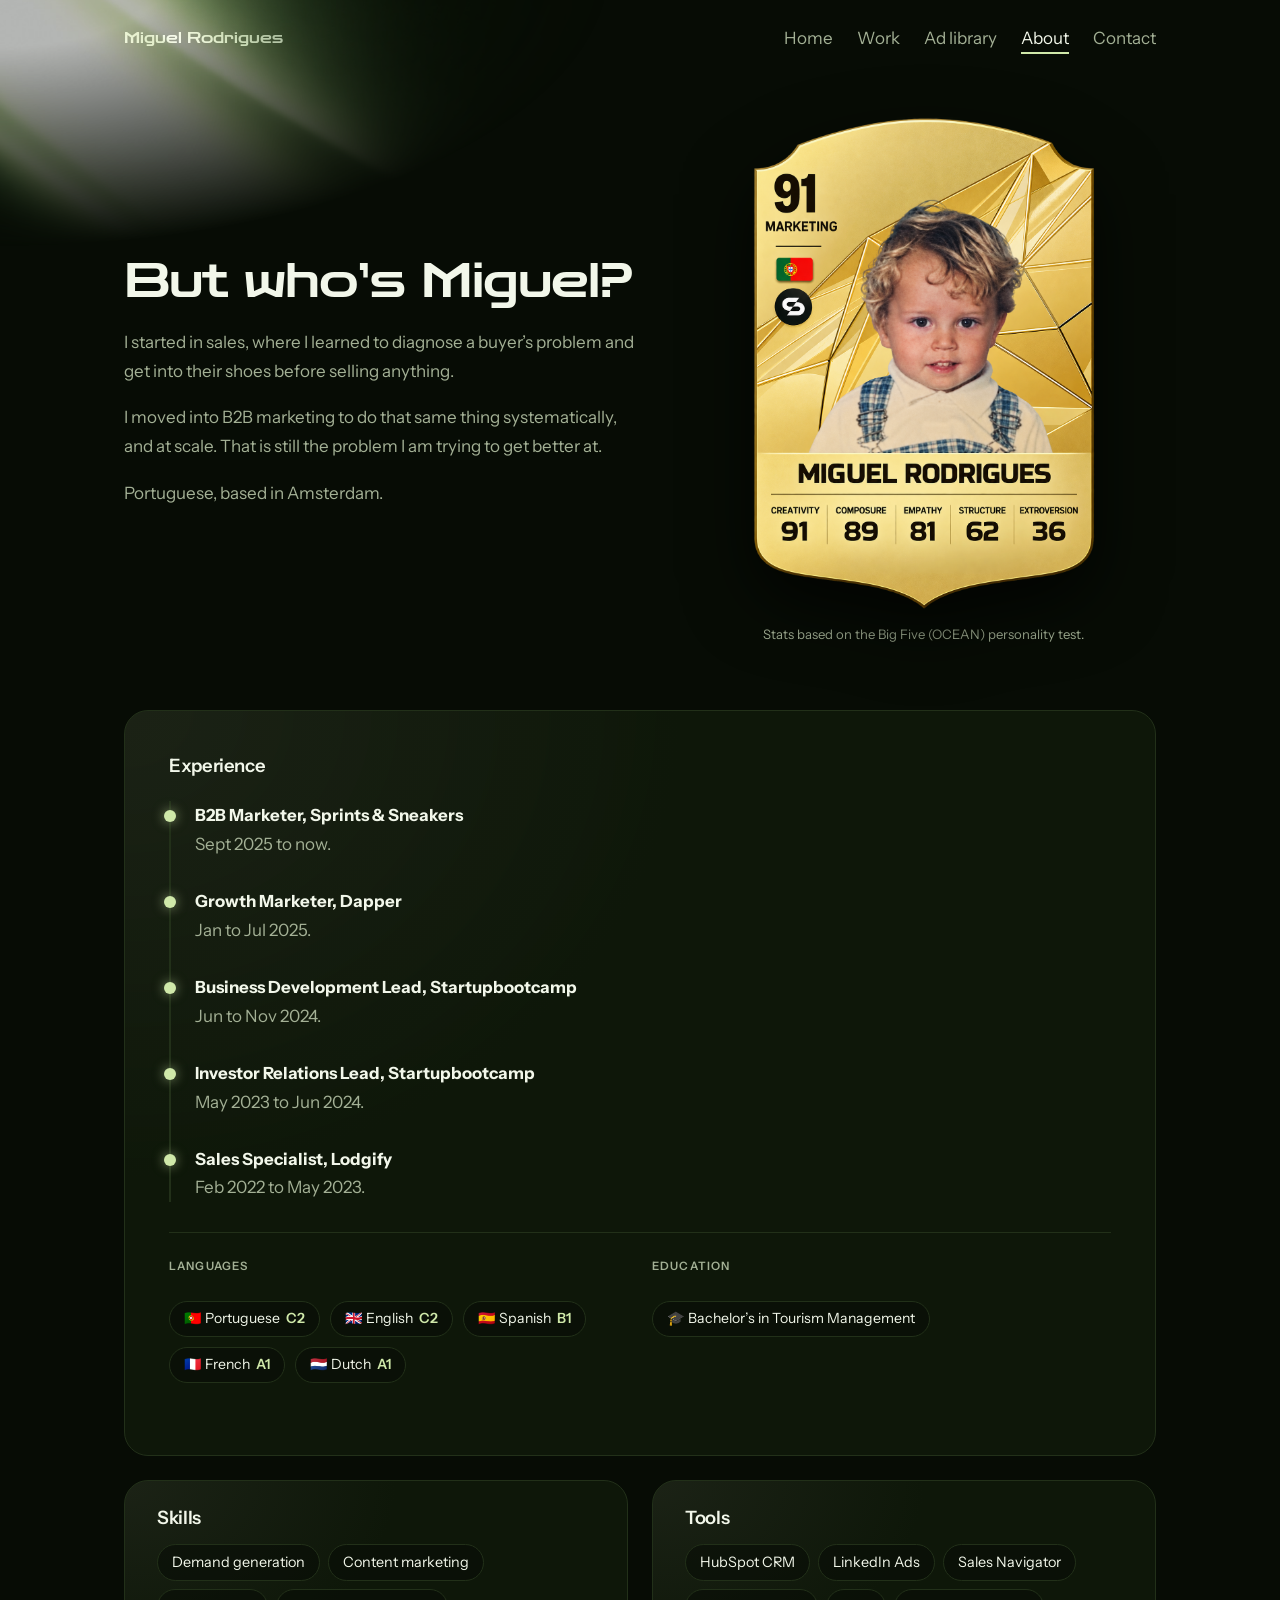
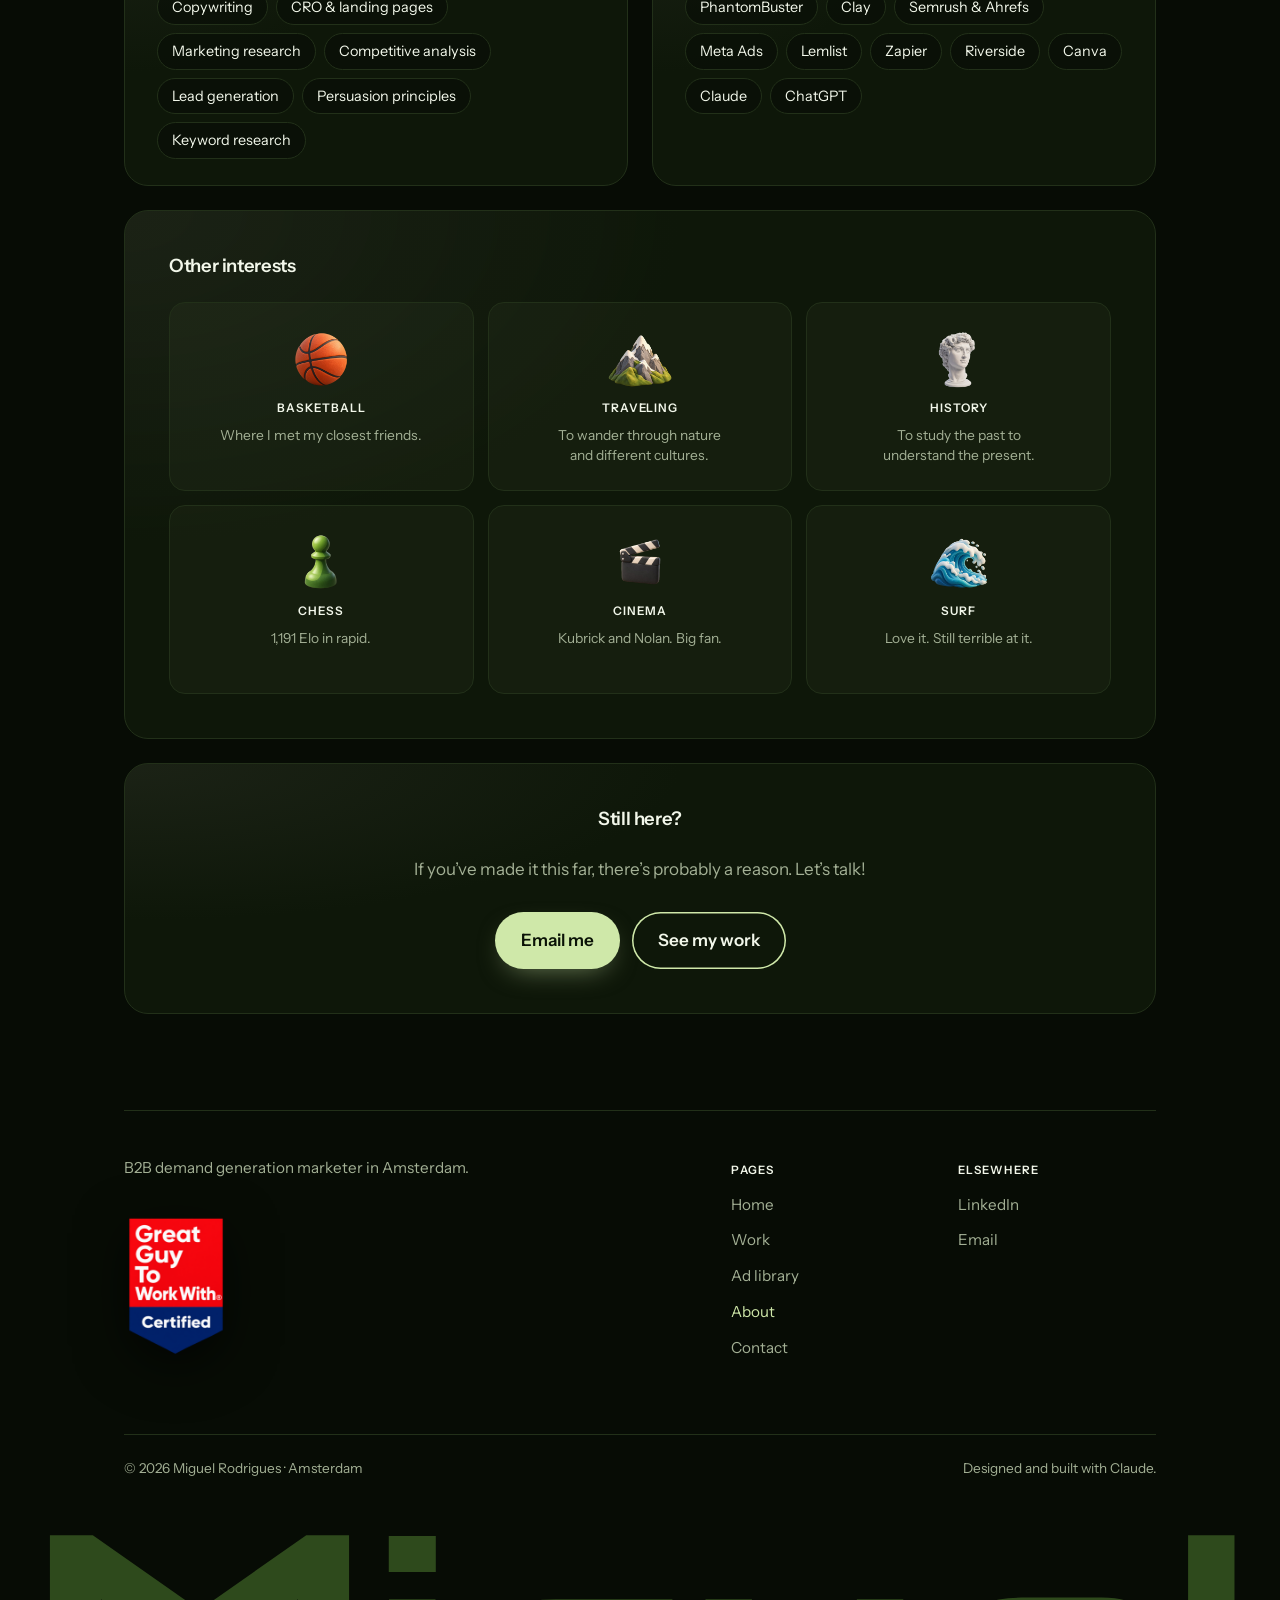
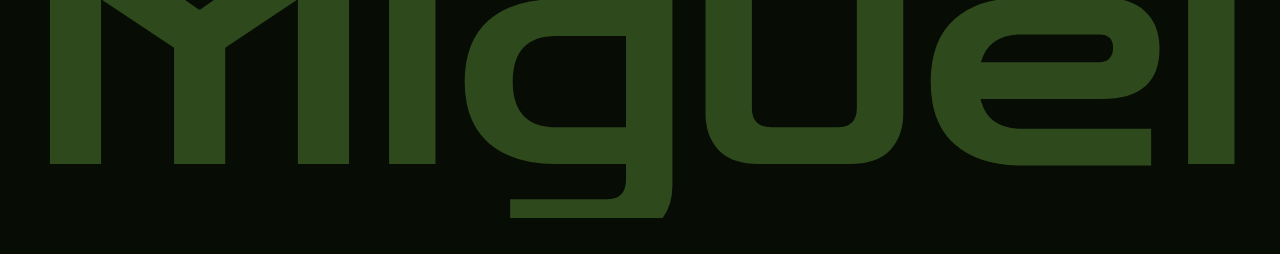
==== commit 8262e262: "Tighten the About page and sharpen a few headlines Languages and Education now live inside the Exper" ====
--- a/about.html
+++ b/about.html
@@ -4,19 +4,22 @@
 <link href="https://fonts.googleapis.com/css2?family=Zen+Dots&family=Instrument+Sans:wght@400;600&display=swap" rel="stylesheet">
 <link rel="stylesheet" href="style.css"></head><body><div class="wrap">
 <nav><a class="logo" href="index.html">Miguel Rodrigues</a><ul><li><a href="index.html">Home</a></li><li><a href="work.html">Work</a></li><li><a href="ads.html">Ad library</a></li><li><a href="about.html">About</a></li><li><a href="contact.html">Contact</a></li></ul></nav>
-<header class="ahero glowhead"><div><h1>But who’s Miguel?</h1><p>I started in sales, where I learned to diagnose a buyer’s problem and get into their shoes before selling anything.</p><p>I moved into B2B marketing to do that same thing systematically, and at scale. That is still the problem I am trying to get better at.</p><p>Portuguese, based in Amsterdam. Four countries, four languages, and a camera that came before the marketing career.</p></div>
+<header class="ahero glowhead"><div><h1>But who’s Miguel?</h1><p>I started in sales, where I learned to diagnose a buyer’s problem and get into their shoes before selling anything.</p><p>I moved into B2B marketing to do that same thing systematically, and at scale. That is still the problem I am trying to get better at.</p><p>Portuguese, based in Amsterdam.</p></div>
 <figure class="fut">
 <img class="futcard" src="player-card.png" alt="Player card for Miguel Rodrigues, rated 91 Marketing, Portugal, Sprints &amp; Sneakers. Creativity 91, composure 89, empathy 81, structure 62, extroversion 36. The photo is Miguel as a toddler." width="1068" height="1472">
-<figcaption>Based on the Big Five (OCEAN) personality test.</figcaption>
+<figcaption>Stats based on the Big Five (OCEAN) personality test.</figcaption>
 </figure></header>
 <section class="panel"><h2>Experience</h2><ul class="tl">
 <li><b>B2B Marketer, Sprints &amp; Sneakers</b><br>Sept 2025 to now.</li>
 <li><b>Growth Marketer, Dapper</b><br>Jan to Jul 2025.</li>
 <li><b>Business Development Lead, Startupbootcamp</b><br>Jun to Nov 2024.</li>
 <li><b>Investor Relations Lead, Startupbootcamp</b><br>May 2023 to Jun 2024.</li>
-<li><b>Sales Specialist, Lodgify</b><br>Feb 2022 to May 2023.</li></ul></section>
-<div class="duo"><section class="panel"><h2>Skills</h2><ul class="tags"><li>Demand generation</li><li>Content marketing</li><li>Copywriting</li><li>CRO &amp; landing pages</li><li>Marketing research</li><li>Competitive analysis</li><li>Lead generation</li><li>Persuasion principles</li><li>Keyword research</li></ul></section><section class="panel"><h2>Tools</h2><ul class="tags"><li>HubSpot CRM</li><li>LinkedIn Ads</li><li>Sales Navigator</li><li>PhantomBuster</li><li>Clay</li><li>Semrush &amp; Ahrefs</li><li>Canva</li><li>Claude</li><li>ChatGPT</li></ul></section></div>
-<section class="panel"><h2>Education</h2><p>Bachelor’s in Tourism Management, with an exchange at the University of Split. Currently working toward HubSpot Academy certification.</p></section>
+<li><b>Sales Specialist, Lodgify</b><br>Feb 2022 to May 2023.</li></ul>
+<div class="subs">
+<div><h3>Languages</h3><ul class="tags chips"><li><span aria-hidden="true">🇵🇹</span> Portuguese <b>C2</b></li><li><span aria-hidden="true">🇬🇧</span> English <b>C2</b></li><li><span aria-hidden="true">🇪🇸</span> Spanish <b>B1</b></li><li><span aria-hidden="true">🇫🇷</span> French <b>A1</b></li><li><span aria-hidden="true">🇳🇱</span> Dutch <b>A1</b></li></ul></div>
+<div><h3>Education</h3><ul class="tags chips"><li><span aria-hidden="true">🎓</span> Bachelor’s in Tourism Management</li></ul></div>
+</div></section>
+<div class="duo"><section class="panel slim"><h2>Skills</h2><ul class="tags"><li>Demand generation</li><li>Content marketing</li><li>Copywriting</li><li>CRO &amp; landing pages</li><li>Marketing research</li><li>Competitive analysis</li><li>Lead generation</li><li>Persuasion principles</li><li>Keyword research</li></ul></section><section class="panel slim"><h2>Tools</h2><ul class="tags"><li>HubSpot CRM</li><li>LinkedIn Ads</li><li>Sales Navigator</li><li>PhantomBuster</li><li>Clay</li><li>Semrush &amp; Ahrefs</li><li>Meta Ads</li><li>Lemlist</li><li>Zapier</li><li>Riverside</li><li>Canva</li><li>Claude</li><li>ChatGPT</li></ul></section></div>
 <section class="panel"><h2>Other interests</h2><ul class="ints">
 <li><img src="icons/basketball.png" alt="" width="240" height="240" loading="lazy"><b>Basketball</b><span>Where I met my closest friends.</span></li>
 <li><img src="icons/travel.png" alt="" width="240" height="240" loading="lazy"><b>Traveling</b><span>To wander through nature and different cultures.</span></li>
@@ -25,8 +28,8 @@
 <li><img src="icons/cinema.png" alt="" width="240" height="240" loading="lazy"><b>Cinema</b><span>Kubrick and Nolan. Big fan.</span></li>
 <li><img src="icons/surf.png" alt="" width="240" height="240" loading="lazy"><b>Surf</b><span>Love it. Still terrible at it.</span></li>
 </ul></section>
-<section class="panel close"><h2>Still here?</h2><p>Then you probably have a role in mind. Tell me what you are hiring for and I will tell you straight whether I am the right fit.</p>
-<div class="actions"><a class="btn" href="mailto:miguel.menezes.06@gmail.com">Email me</a><a class="btn ghost" href="https://www.linkedin.com/in/miguelcmr/">LinkedIn</a><a class="btn ghost" href="work.html">See the work</a></div></section>
+<section class="panel close"><h2>Still here?</h2><p>If you’ve made it this far, there’s probably a reason. Let’s talk!</p>
+<div class="actions"><a class="btn" href="mailto:miguel.menezes.06@gmail.com">Email me</a><a class="btn ghost" href="work.html">See my work</a></div></section>
 <footer>
 <div class="fgrid">
 <div class="fintro"><p class="ftag">B2B demand generation marketer in Amsterdam.</p>
--- a/style.css
+++ b/style.css
@@ -211,6 +211,14 @@
 .panel h2{font-size:1.15rem;margin-bottom:1.6rem}
 .panel .tl li:before{box-shadow:0 0 12px rgba(207,232,169,.6)}
 .panel .tl li:last-child{padding-bottom:0}
+.panel.slim{padding:26px 32px}
+.panel.slim h2{margin-bottom:1rem}
+.panel.slim .tags{gap:8px}
+.panel.slim .tags li{padding:5px 14px;font-size:.9rem}
+.subs{display:grid;grid-template-columns:minmax(0,1fr) minmax(0,1fr);gap:24px;margin-top:30px;padding-top:26px;border-top:1px solid var(--line)}
+.subs h3{margin-bottom:12px;font:600 .72rem "Instrument Sans",system-ui,sans-serif;letter-spacing:.1em;text-transform:uppercase;color:var(--mute)}
+.chips li{font-size:.88rem;padding:5px 14px}
+.chips b{font-weight:600;color:var(--acc);margin-left:3px}
 .panel .tags li{background:rgba(7,12,5,.6)}
 .panel .tags li:hover{border-color:var(--acc)}
 .duo{display:grid;grid-template-columns:1fr 1fr;gap:24px}
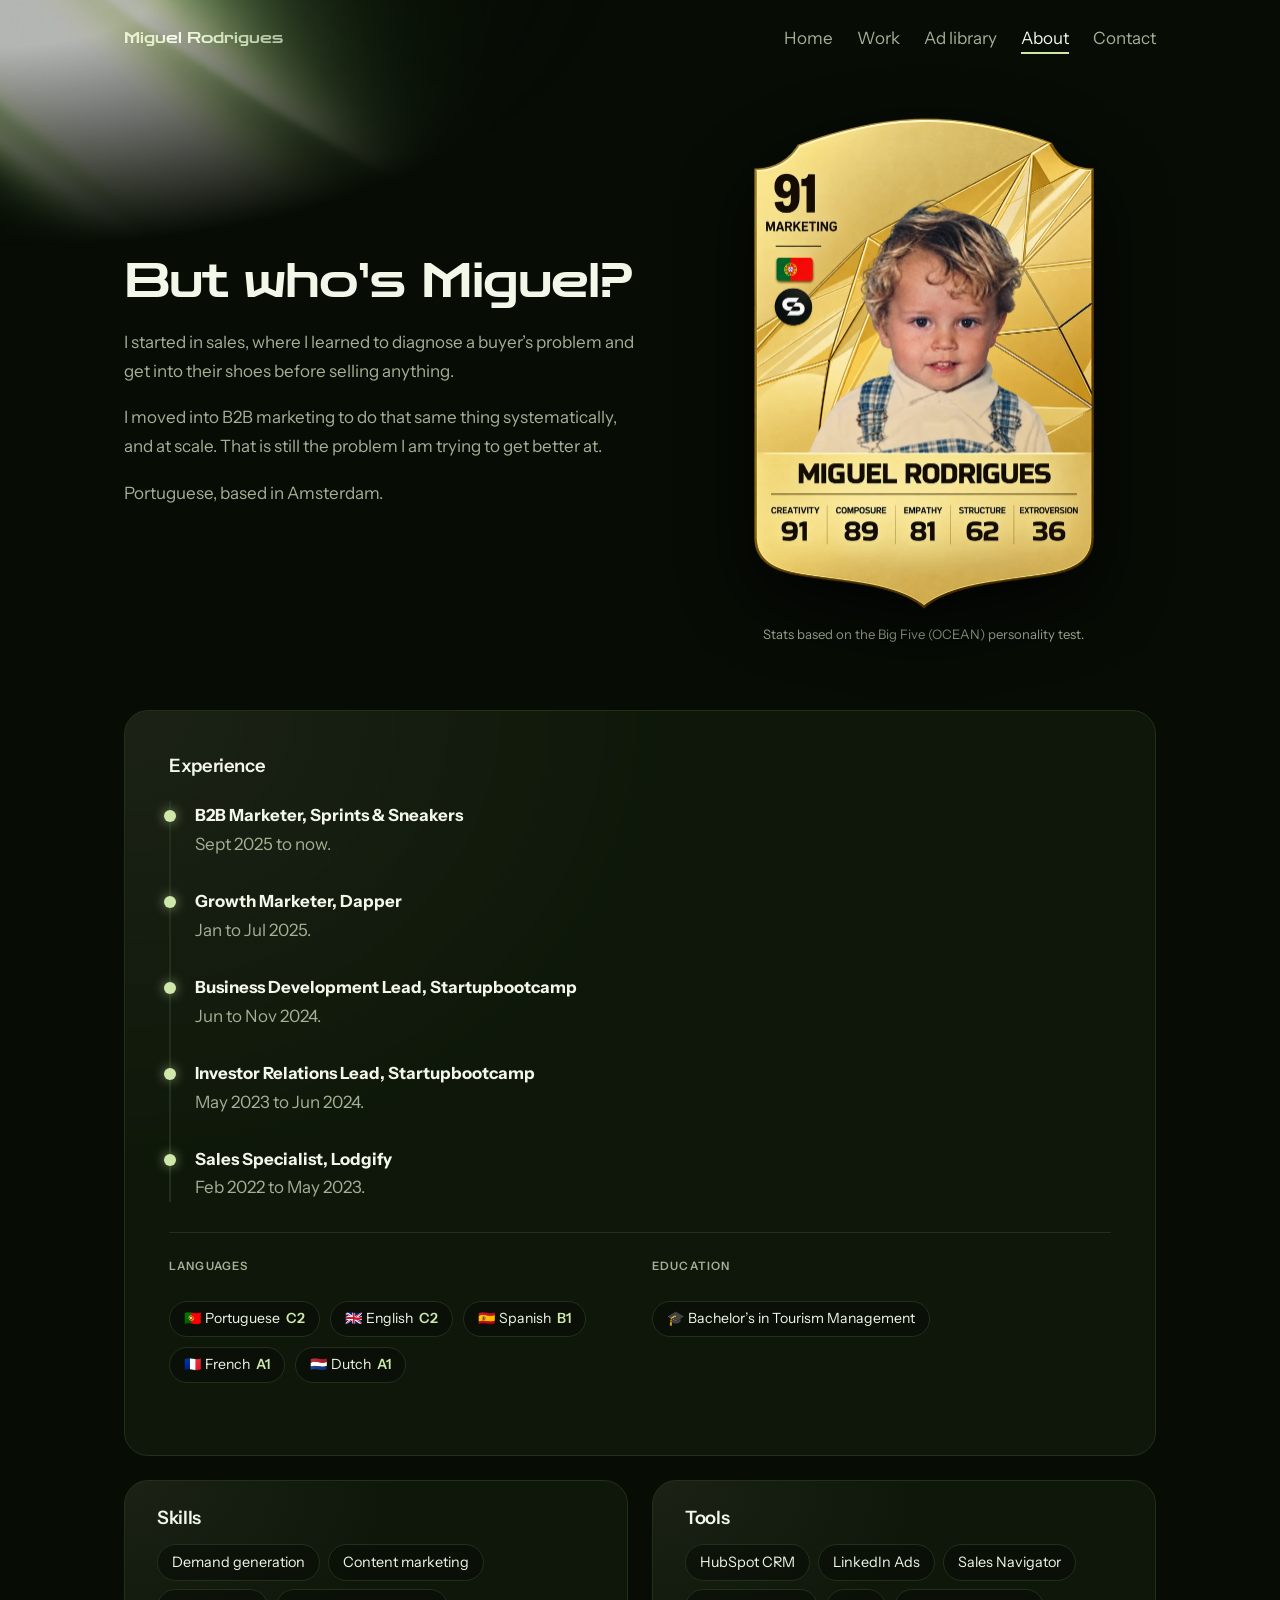
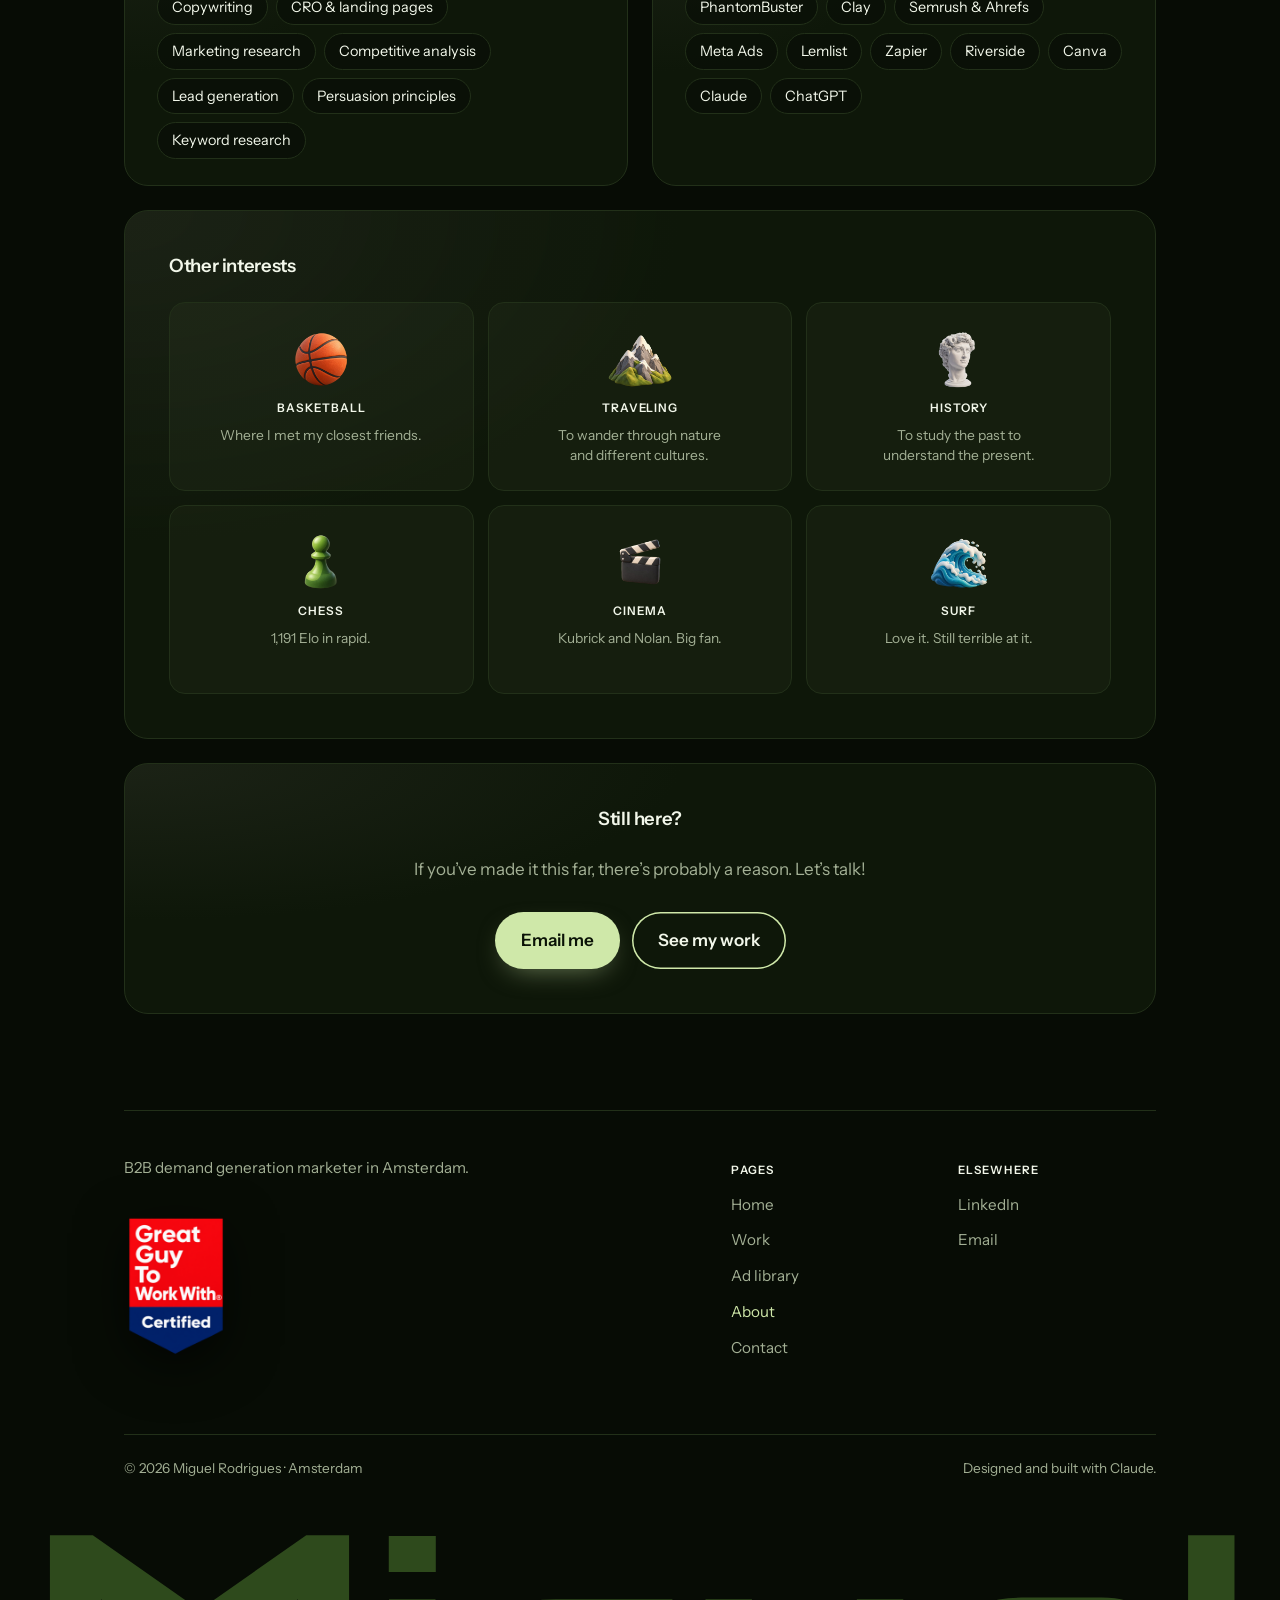
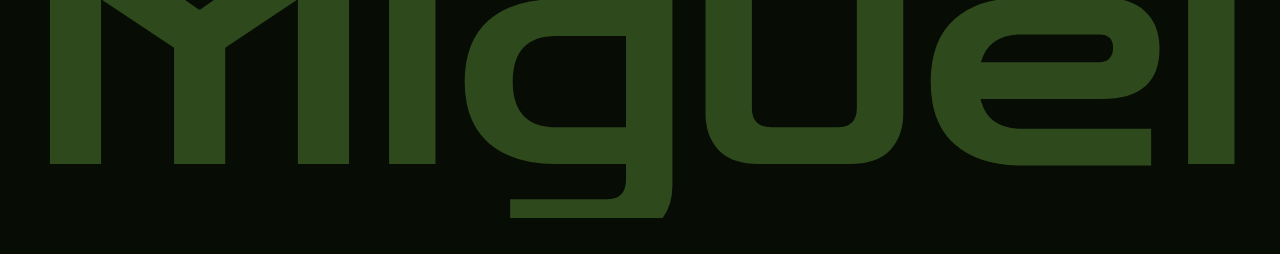
==== commit 986b47d0: "Make the site shareable and accessible Recruiters now get a real link preview, the About page loads " ====
--- a/about.html
+++ b/about.html
@@ -1,12 +1,14 @@
 <!doctype html><html lang="en"><head><meta charset="utf-8"><meta name="viewport" content="width=device-width,initial-scale=1">
 <title>About | Miguel Rodrigues</title><meta name="description" content="B2B demand generation marketer in Amsterdam. LinkedIn Ads, outbound, landing pages and content. Open to Demand Gen and Growth roles in B2B.">
-<meta property="og:title" content="Miguel Rodrigues | B2B Demand Generation Marketer"><meta property="og:description" content="B2B demand generation marketer in Amsterdam. LinkedIn Ads, outbound, landing pages and content. Open to Demand Gen and Growth roles in B2B."><meta property="og:type" content="website"><link rel="preconnect" href="https://fonts.googleapis.com"><link rel="preconnect" href="https://fonts.gstatic.com" crossorigin>
+<meta property="og:title" content="Miguel Rodrigues | B2B Demand Generation Marketer"><meta property="og:description" content="B2B demand generation marketer in Amsterdam. LinkedIn Ads, outbound, landing pages and content. Open to Demand Gen and Growth roles in B2B."><meta property="og:type" content="website"><meta property="og:url" content="https://miigueliv.github.io/portfolio/about.html"><meta property="og:image" content="https://miigueliv.github.io/portfolio/og.jpg"><meta property="og:image:width" content="1200"><meta property="og:image:height" content="630"><meta property="og:image:alt" content="Miguel Rodrigues, B2B demand generation marketer in Amsterdam."><meta property="og:site_name" content="Miguel Rodrigues"><meta name="twitter:card" content="summary_large_image"><link rel="preconnect" href="https://fonts.googleapis.com"><link rel="preconnect" href="https://fonts.gstatic.com" crossorigin>
 <link href="https://fonts.googleapis.com/css2?family=Zen+Dots&family=Instrument+Sans:wght@400;600&display=swap" rel="stylesheet">
+<link rel="icon" href="favicon.svg" type="image/svg+xml">
 <link rel="stylesheet" href="style.css"></head><body><div class="wrap">
+<a class="skip" href="#main">Skip to content</a>
 <nav><a class="logo" href="index.html">Miguel Rodrigues</a><ul><li><a href="index.html">Home</a></li><li><a href="work.html">Work</a></li><li><a href="ads.html">Ad library</a></li><li><a href="about.html">About</a></li><li><a href="contact.html">Contact</a></li></ul></nav>
-<header class="ahero glowhead"><div><h1>But who’s Miguel?</h1><p>I started in sales, where I learned to diagnose a buyer’s problem and get into their shoes before selling anything.</p><p>I moved into B2B marketing to do that same thing systematically, and at scale. That is still the problem I am trying to get better at.</p><p>Portuguese, based in Amsterdam.</p></div>
+<header class="ahero glowhead" id="main" tabindex="-1"><div><h1>But who’s Miguel?</h1><p>I started in sales, where I learned to diagnose a buyer’s problem and get into their shoes before selling anything.</p><p>I moved into B2B marketing to do that same thing systematically, and at scale. That is still the problem I am trying to get better at.</p><p>Portuguese, based in Amsterdam.</p></div>
 <figure class="fut">
-<img class="futcard" src="player-card.png" alt="Player card for Miguel Rodrigues, rated 91 Marketing, Portugal, Sprints &amp; Sneakers. Creativity 91, composure 89, empathy 81, structure 62, extroversion 36. The photo is Miguel as a toddler." width="1068" height="1472">
+<img class="futcard" src="player-card.webp" alt="Player card for Miguel Rodrigues, rated 91 Marketing, Portugal, Sprints &amp; Sneakers. Creativity 91, composure 89, empathy 81, structure 62, extroversion 36. The photo is Miguel as a toddler." width="720" height="993">
 <figcaption>Stats based on the Big Five (OCEAN) personality test.</figcaption>
 </figure></header>
 <section class="panel"><h2>Experience</h2><ul class="tl">
--- a/style.css
+++ b/style.css
@@ -16,6 +16,9 @@
 nav a:not(.logo){text-decoration:none;color:var(--mute);padding:4px 0;border-bottom:2px solid transparent;transition:color .2s}
 nav a:not(.logo):hover,nav a[aria-current]{color:var(--ink);border-color:var(--acc)}
 a:focus-visible,button:focus-visible{outline:3px solid var(--acc);outline-offset:3px;border-radius:4px}
+.vh{position:absolute;width:1px;height:1px;padding:0;overflow:hidden;clip:rect(0 0 0 0);white-space:nowrap;border:0}
+.skip{position:absolute;left:24px;top:-100px;z-index:100;background:var(--acc);color:#0A1206;font-weight:600;text-decoration:none;padding:10px 18px;border-radius:999px;transition:top .18s var(--ease)}
+.skip:focus{top:12px}
 :root{--img:url(banner.jpg)}
 .banner{min-height:420px;border-radius:24px;background:linear-gradient(to left,rgba(3,8,3,.9) 0,rgba(3,8,3,.55) 40%,rgba(3,8,3,0) 65%),var(--img) left center/auto 100% no-repeat,#030c00;display:flex;flex-direction:column;justify-content:flex-end;align-items:flex-end;text-align:right;padding:48px;margin-top:8px;animation:rise 1.1s var(--ease) both}
 .banner h1{font-size:clamp(1.3rem,2.7vw,2.2rem)}
@@ -83,6 +86,9 @@
 #lb{position:fixed;inset:0;background:rgba(3,6,2,.93);display:flex;align-items:center;justify-content:center;padding:24px;z-index:50;cursor:zoom-out}
 #lb[hidden]{display:none}
 #lb img{max-width:min(92vw,880px);max-height:88vh;height:auto;width:auto;border-radius:12px}
+.lbx{position:absolute;top:16px;right:16px;width:48px;height:48px;display:flex;align-items:center;justify-content:center;font:inherit;font-size:1.6rem;line-height:1;background:var(--panel);color:var(--ink);border:1px solid var(--line);border-radius:999px;cursor:pointer;transition:background .2s,color .2s}
+.lbx:hover{background:var(--acc);color:#0A1206;border-color:var(--acc)}
+.fcount{margin:-10px 0 28px;font-size:.9rem;color:var(--mute)}
 
 .banner{position:relative;overflow:hidden}
 .banner:before{content:"";position:absolute;inset:0 0 auto 0;height:2px;background:#F2F7EA}
@@ -268,7 +274,7 @@
 .clogos span{display:none}
 
 .marq{padding:0 0 30px}
-.marqlab{margin:0 0 18px;font-size:.76rem;letter-spacing:.16em;text-transform:uppercase;color:var(--mute)}
+.marqlab{margin:0 0 18px;font-size:.76rem;font-weight:400;letter-spacing:.16em;text-transform:uppercase;color:var(--mute)}
 .marqview{overflow:hidden;-webkit-mask-image:linear-gradient(90deg,transparent 0,#000 7%,#000 93%,transparent 100%);mask-image:linear-gradient(90deg,transparent 0,#000 7%,#000 93%,transparent 100%)}
 .marqtrack{display:flex;width:max-content;animation:marq 38s linear infinite}
 .marqview:hover .marqtrack{animation-play-state:paused}
@@ -327,3 +333,31 @@
 .close{text-align:center}
 .close p{max-width:54ch;margin:14px auto 0}
 .close .actions{margin-top:28px;margin-bottom:0}
+
+/* Mobile. Must stay at the end of the file: earlier media queries for .ahero
+   are defeated by unconditional rules written further down. */
+@media(max-width:760px){
+.ahero{grid-template-columns:minmax(0,1fr);gap:32px;padding:24px 0 48px}
+.fut{justify-self:stretch}
+.futcard{width:min(300px,78%)}
+.subs{grid-template-columns:minmax(0,1fr);gap:26px}
+.ints{grid-template-columns:repeat(2,minmax(0,1fr))}
+.ints li{padding:20px 12px}
+.fgrid{grid-template-columns:minmax(0,1fr);gap:36px}
+nav{padding:16px 0;gap:8px}
+nav ul{gap:16px}
+nav a:not(.logo),.logo{font-size:.88rem}
+}
+
+/* Phones. The hero photo stacks below the title here only. Above 560px it
+   still sits beside the title, which is the rule everywhere else. */
+@media(max-width:560px){
+.hero2{grid-template-columns:minmax(0,1fr);gap:26px;min-height:0;padding:12px 0 32px}
+.hero2 h1{font-size:clamp(1.5rem,7vw,2.2rem)}
+.hero2 .sub{font-size:1rem}
+.hero2 .open{font-size:.82rem;padding:6px 13px}
+.hero2 .actions{flex-direction:row;flex-wrap:wrap;gap:10px}
+.hero2 .btn{padding:11px 18px;font-size:.88rem}
+.hero2 .btn.ghost{margin:0}
+.hero2 .orbitstage{max-width:290px;justify-self:center}
+}
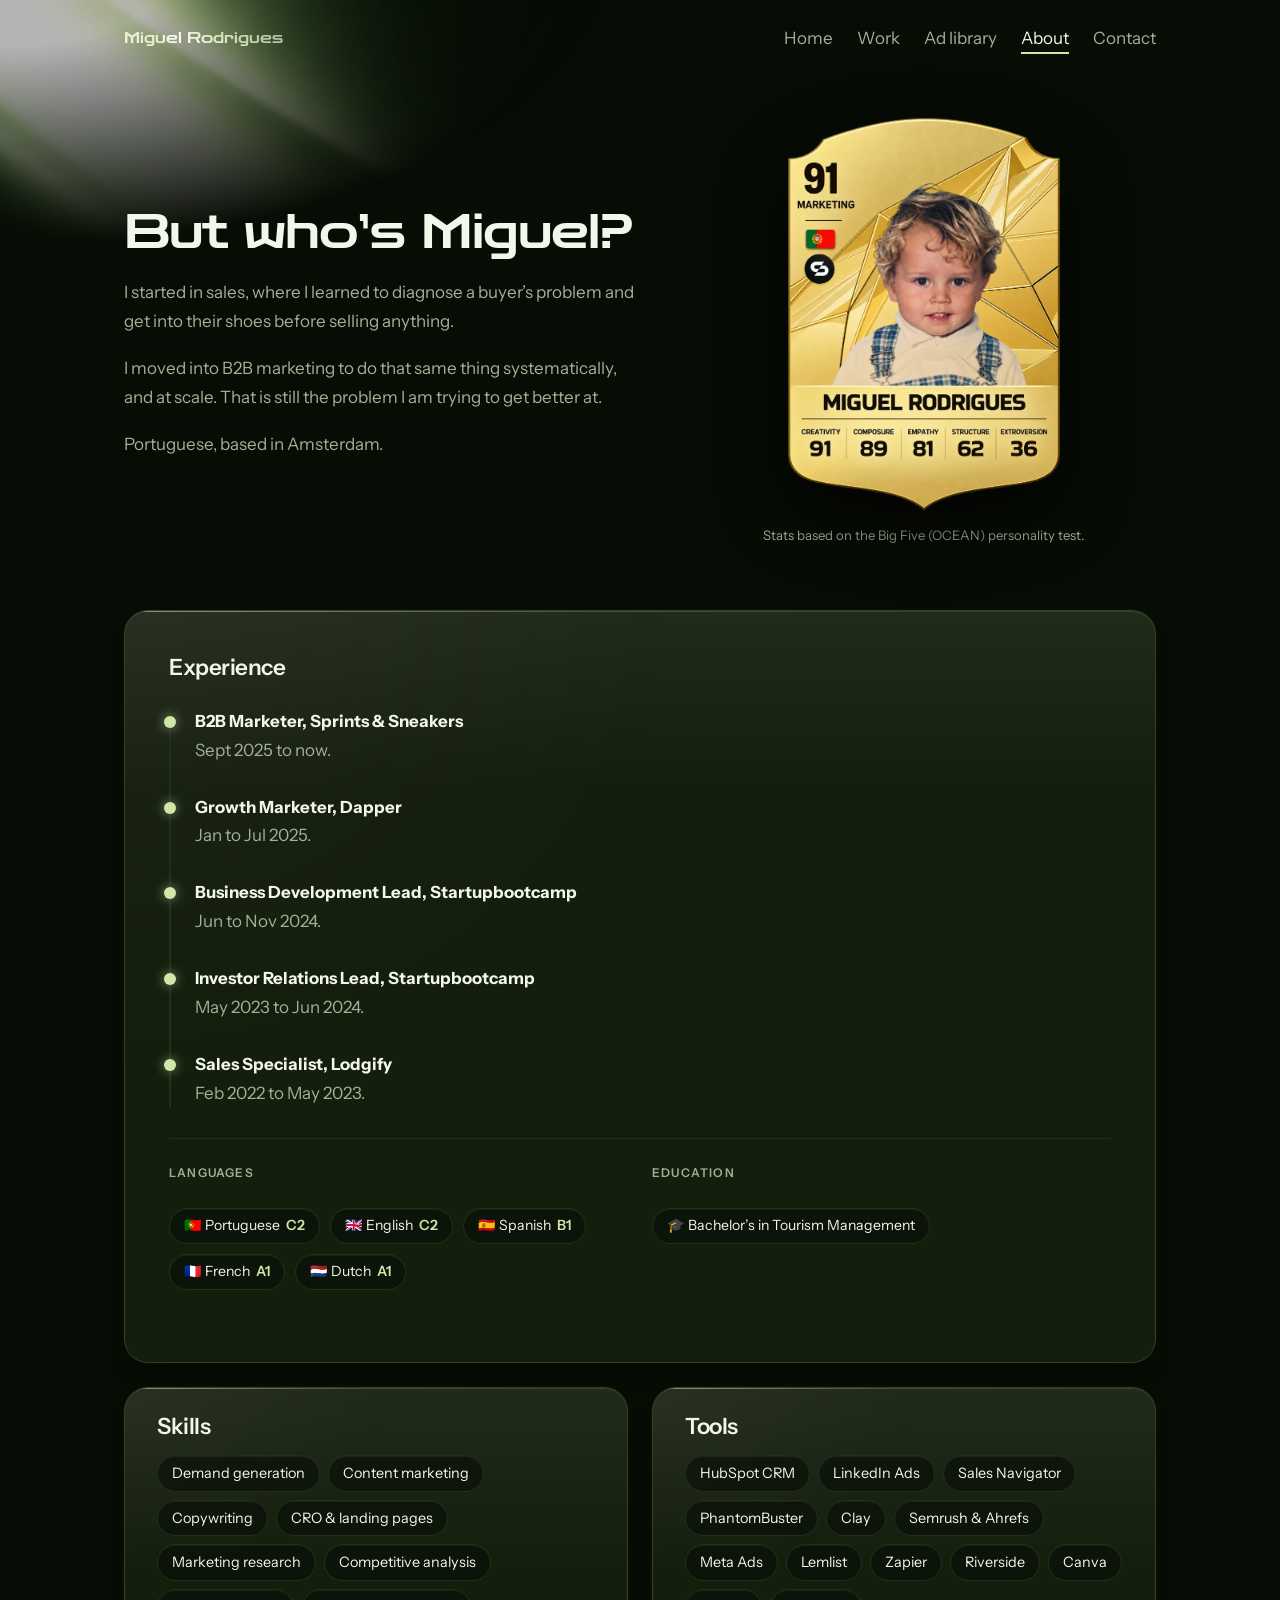
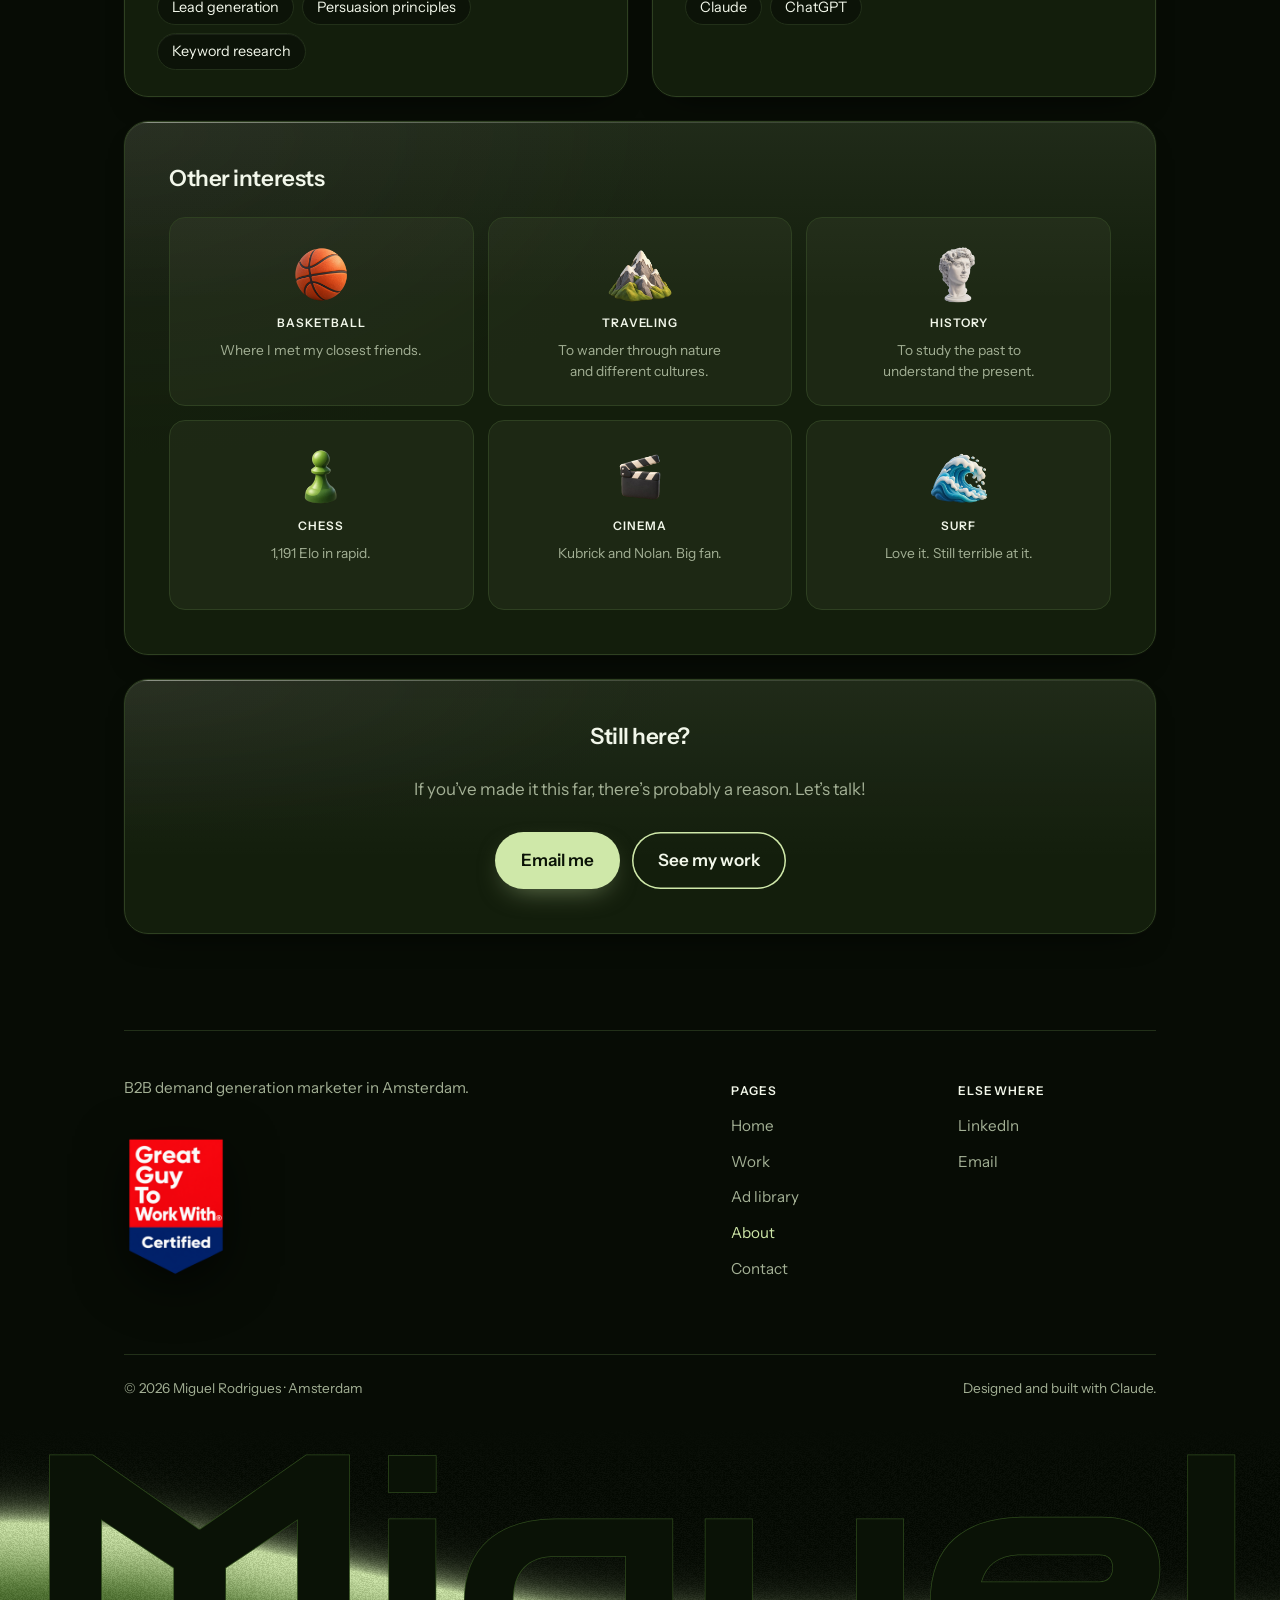
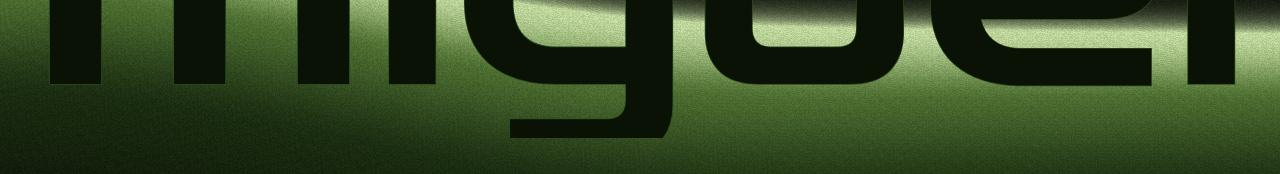
==== commit f7ee27cf: "Add mouse-reactive wave backgrounds and a tools section The home hero and the footer wordmark now ha" ====
--- a/about.html
+++ b/about.html
@@ -42,4 +42,4 @@
 </nav></div>
 <div class="fbase"><span>&copy; 2026 Miguel Rodrigues &middot; Amsterdam</span><span>Designed and built with Claude.</span></div>
 <p class="fword" aria-hidden="true">Miguel</p>
-</footer></div><script src="script.js"></script></body></html>
+</footer></div><script src="script.js"></script><script src="flow.js"></script></body></html>
--- a/style.css
+++ b/style.css
@@ -243,7 +243,7 @@
 @media(max-width:760px){.cgrid{grid-template-columns:1fr}}
 
 .fut{margin:0;display:grid;justify-items:center;gap:10px;justify-self:center}
-.futcard{width:min(360px,100%);height:auto;filter:drop-shadow(0 26px 34px rgba(0,0,0,.75))}
+.futcard{width:min(288px,100%);height:auto;filter:drop-shadow(0 26px 34px rgba(0,0,0,.75))}
 .fut figcaption{font-size:.82rem;color:var(--mute);text-align:center}
 
 .ahero{grid-template-columns:1.1fr 1fr}
@@ -334,12 +334,123 @@
 .close p{max-width:54ch;margin:14px auto 0}
 .close .actions{margin-top:28px;margin-bottom:0}
 
+/* ---- Depth, type hierarchy and spacing rhythm ----
+   Three things, deliberately together: a surface system so cards sit above the
+   page instead of being drawn on it, one consistent type scale, and one
+   vertical rhythm. Must stay above the mobile block at the end of the file. */
+:root{
+--s1:8px;--s2:16px;--s3:24px;--s4:40px;--s5:64px;--s6:96px;
+--r-sm:16px;--r-md:24px;
+/* Surfaces. On a #070C05 page, elevation CANNOT come from a black shadow:
+   black on near-black is 7 levels of difference out of 255, invisible.
+   Height is read as LIGHTNESS instead. Each level is a lighter surface. */
+--surf1:#131E0C;   /* a card sitting on the page */
+--surf2:#1A2812;   /* the same card raised, on hover */
+--sheen:linear-gradient(180deg,rgba(242,247,234,.06),rgba(242,247,234,0) 180px);
+--edge1:#2E4021;   /* card border, lighter than --line so the edge reads */
+--edge2:#44603073;
+/* The shadow's only job is to stop the lighter card bleeding into the page,
+   so it is green-tinted and tight, not a big black blur. */
+--e1:0 1px 0 rgba(242,247,234,.09) inset,0 16px 34px -22px #000,0 0 0 1px rgba(207,232,169,.03);
+--e2:0 1px 0 rgba(242,247,234,.14) inset,0 26px 50px -24px #000,0 0 0 1px rgba(207,232,169,.07),0 0 40px -14px rgba(207,232,169,.14);
+--e3:0 48px 90px -30px #000,0 0 0 1px rgba(207,232,169,.12);
+--topedge:linear-gradient(90deg,rgba(242,247,234,.45),rgba(242,247,234,.10) 45%,rgba(242,247,234,0) 85%)}
+
+/* Level 2: raised surfaces. Lighter than the page, with a lit top edge. */
+.panel,.case,.pg,.dark,.svcflow,.grid button{box-shadow:var(--e1);border-color:var(--edge1)}
+.panel,.case{background:var(--sheen),radial-gradient(120% 140% at 0% 0%,rgba(207,232,169,.11) 0,var(--surf1) 45%)}
+.pg{background:var(--sheen),radial-gradient(120% 160% at 0% 0%,rgba(207,232,169,.14) 0,var(--surf1) 50%)}
+.svcflow,.grid button{background:var(--surf1)}
+.dark{position:relative;overflow:hidden;background:var(--sheen),radial-gradient(120% 140% at 0% 100%,#55753A 0,var(--surf1) 55%)}
+/* Only on cards that clip to their own radius. .svcflow deliberately has no
+   overflow:hidden (the .ft tooltips must escape it), so a straight 1px bar
+   would stick out past its rounded corners. Its top edge comes from the
+   inset highlight in --e1 instead, which follows the radius. */
+.panel:before,.case:before,.dark:before{content:"";position:absolute;inset:0 0 auto 0;height:1px;background:var(--topedge);pointer-events:none;z-index:1}
+
+/* Level 3: floating. Lighter still, so hover reads as the card coming forward. */
+.case:hover,.grid button:hover{box-shadow:var(--e2);border-color:var(--edge2)}
+.case:hover{background:var(--sheen),radial-gradient(120% 140% at 0% 0%,rgba(207,232,169,.14) 0,var(--surf2) 45%)}
+.case{transition:opacity .8s var(--ease),transform .8s var(--ease),background .3s var(--ease),border-color .3s var(--ease),box-shadow .3s var(--ease)}
+.ints li,.svccase{transition:border-color .25s var(--ease),background .25s var(--ease),transform .25s var(--ease),box-shadow .25s var(--ease)}
+.ints li{background:rgba(207,232,169,.05);border-color:var(--edge1)}
+.ints li:hover,.svccase:hover{transform:translateY(-3px);box-shadow:var(--e2);border-color:var(--edge2)}
+.ints li:hover{background:rgba(207,232,169,.10)}
+#lb img{box-shadow:var(--e3)}
+
+/* Level 1: recessed. Darker than its own card, so it reads as cut into it. */
+.case .stats{background:rgba(5,9,4,.55);border-color:var(--edge1);box-shadow:inset 0 2px 5px -2px #000}
+.ftabs,.chips button,.more-btn,.tags li{box-shadow:inset 0 1px 0 rgba(242,247,234,.06)}
+
+/* Radii: fewer steps */
+.grid button,#lb img{border-radius:var(--r-sm)}
+.svccase{border-radius:var(--r-md)}
+
+/* Type scale. The section heading has to outrank the heading inside a panel;
+   before this, .svctext h3 was 41.6px against an .svc h2 of 35.2px. */
+h2{font-size:clamp(1.75rem,3.6vw,2.6rem)}
+.svctext h3{font-size:clamp(1.35rem,2.5vw,2rem)}
+.panel h2{font-size:clamp(1.15rem,1.8vw,1.4rem)}
+.marqlab,.svctext h4,.case h4,.cgrid h4,.svccl,.fnav h3,.subs h3,.more-btn{font-size:.75rem}
+
+/* One vertical rhythm, instead of five different section paddings */
+section{padding:var(--s6) 0}
+.marq{padding:0 0 var(--s4)}
+.proof{padding:var(--s5) 0 0}
+.phead{padding:var(--s5) 0 var(--s4)}
+.ahero{padding:var(--s4) 0 var(--s5)}
+.dark{margin:var(--s3) 0 var(--s6)}
+.case,.panel{margin-bottom:var(--s3)}
+footer{margin-top:var(--s6)}
+
+/* ---- Flow backgrounds (flow.js) ----
+   flow.js adds a canvas as the first thing in <body> for each wave and puts
+   .flowon (hero wave is running) and .flowfoot (footer wave is running) on
+   <html>. Without WebGL none of the .flowon/.flowfoot rules apply.
+   z-index:-1 on the root keeps a canvas above the page colour and below
+   everything else, so nothing needs lifting over it. */
+.flowbg{position:absolute;z-index:-1;top:0;left:0;width:100%;height:0;display:block;pointer-events:none}
+.flowon .hero2:before{display:none}
+/* Copy comes first. A soft dark pool sits behind the hero copy, so when the
+   mouse drags bright green under the title it is dimmed there and the text
+   keeps its contrast. */
+.hero2>div{position:relative;max-width:700px}
+.flowon .hero2>div:before{content:"";position:absolute;z-index:-1;inset:-90px -150px -90px -220px;pointer-events:none;background:radial-gradient(closest-side,rgba(7,12,5,.84) 0,rgba(7,12,5,.74) 62%,rgba(7,12,5,0) 100%)}
+/* The wordmark becomes a dark cut-out over the wave. The thin outline keeps
+   the tops of the letters visible where they rise above the green. */
+.flowfoot .fword{color:#0A1206;-webkit-text-stroke:1.5px #2E4A1C;paint-order:stroke fill}
+
+/* ---- Home hero without the photo ----
+   The photo and the logo orbit moved to the tools section further down, so
+   the hero is one column of copy and the wave is the visual. */
+.hero2{grid-template-columns:minmax(0,1fr);min-height:clamp(330px,46vw,560px)}
+.hero2 h1{font-size:clamp(1.6rem,5.4vw,4.2rem)}
+.hero2 .actions{flex-direction:row;flex-wrap:wrap;gap:12px}
+.hero2 .btn{padding:13px 22px;font-size:.95rem}
+.hero2 .btn.ghost{margin:0}
+
+/* ---- Tools section (home): photo with the logo orbit, then a logo wall ---- */
+.tools{padding-top:0}
+.toolsgrid{display:grid;grid-template-columns:minmax(0,1fr) minmax(0,1fr);gap:clamp(24px,5vw,72px);align-items:center}
+.toolstext p{color:var(--mute);max-width:38ch;margin-top:var(--s2)}
+.tools .orbitstage{max-width:470px}
+.wall{display:grid;gap:14px;margin-top:var(--s4);overflow:hidden;-webkit-mask-image:linear-gradient(90deg,transparent 0,#000 8%,#000 92%,transparent 100%);mask-image:linear-gradient(90deg,transparent 0,#000 8%,#000 92%,transparent 100%)}
+.wallrow{display:flex;width:max-content;animation:marq 70s linear infinite}
+.wallrow.rev{animation-direction:reverse}
+.wall:hover .wallrow{animation-play-state:paused}
+.wallrow ul{display:flex;list-style:none;margin:0;padding:0}
+.wallrow li{display:flex;align-items:center;gap:10px;margin-right:14px;padding:9px 18px 9px 9px;border-radius:999px;background:var(--surf1);border:1px solid var(--edge1);color:var(--ink);font-size:.92rem;font-weight:600;white-space:nowrap}
+.wallrow img{width:30px;height:30px;border-radius:24%;object-fit:contain}
+
 /* Mobile. Must stay at the end of the file: earlier media queries for .ahero
    are defeated by unconditional rules written further down. */
 @media(max-width:760px){
+section{padding:var(--s5) 0}
+.toolsgrid{grid-template-columns:minmax(0,1fr);gap:26px}
+.tools .orbitstage{max-width:290px;justify-self:center}
 .ahero{grid-template-columns:minmax(0,1fr);gap:32px;padding:24px 0 48px}
 .fut{justify-self:stretch}
-.futcard{width:min(300px,78%)}
+.futcard{width:min(240px,62%)}
 .subs{grid-template-columns:minmax(0,1fr);gap:26px}
 .ints{grid-template-columns:repeat(2,minmax(0,1fr))}
 .ints li{padding:20px 12px}
